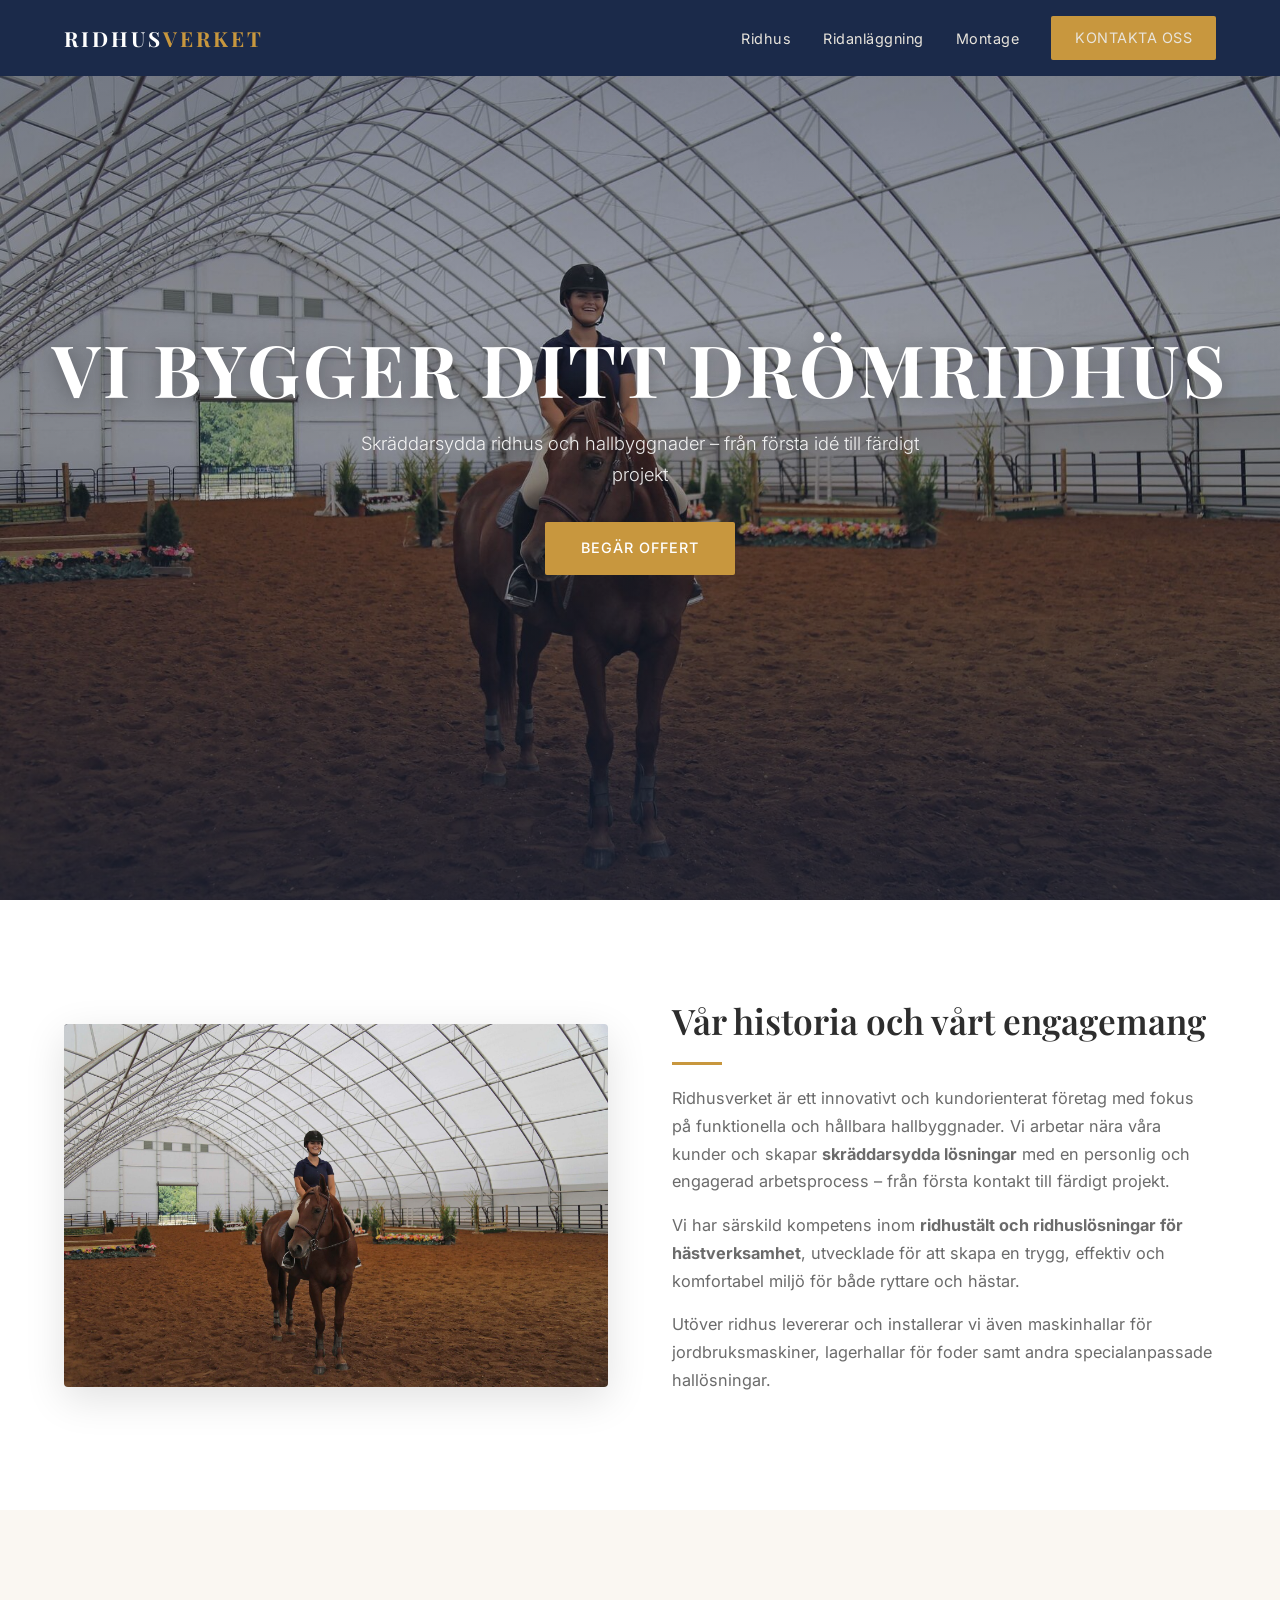
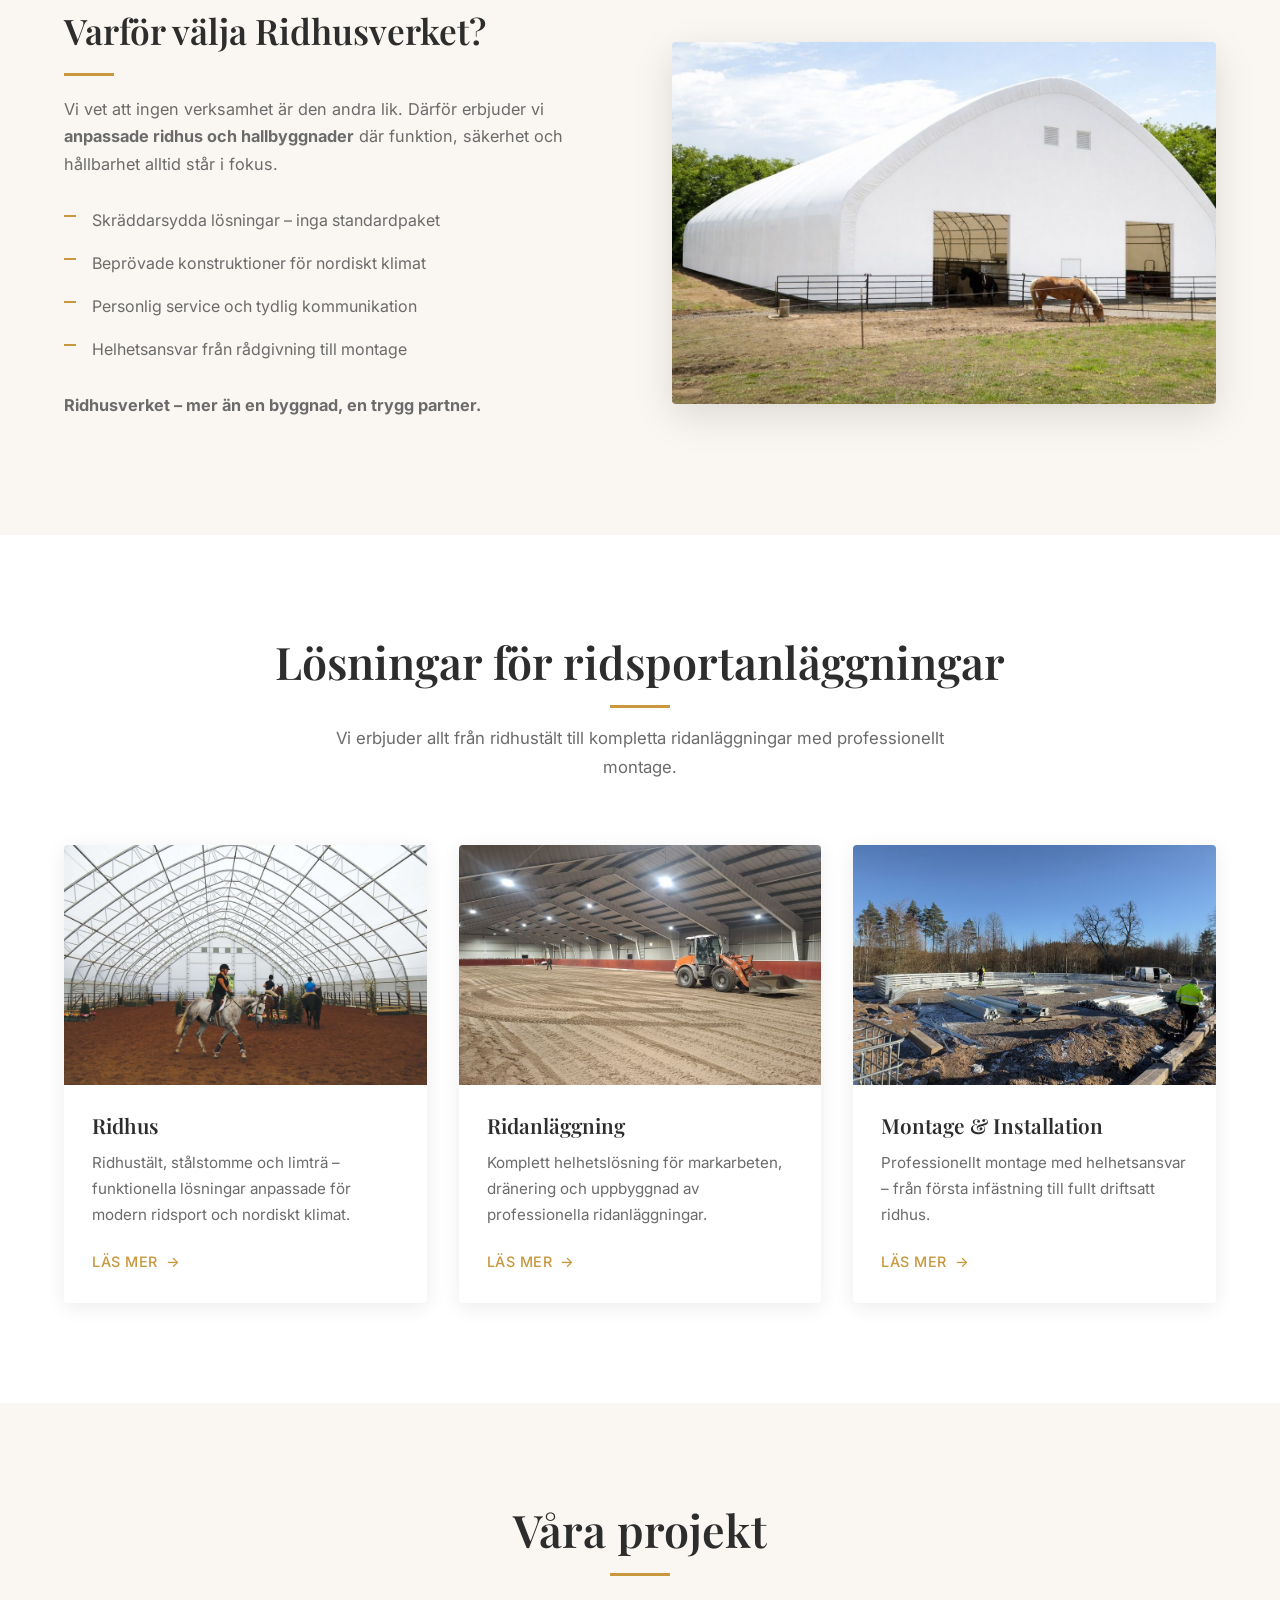
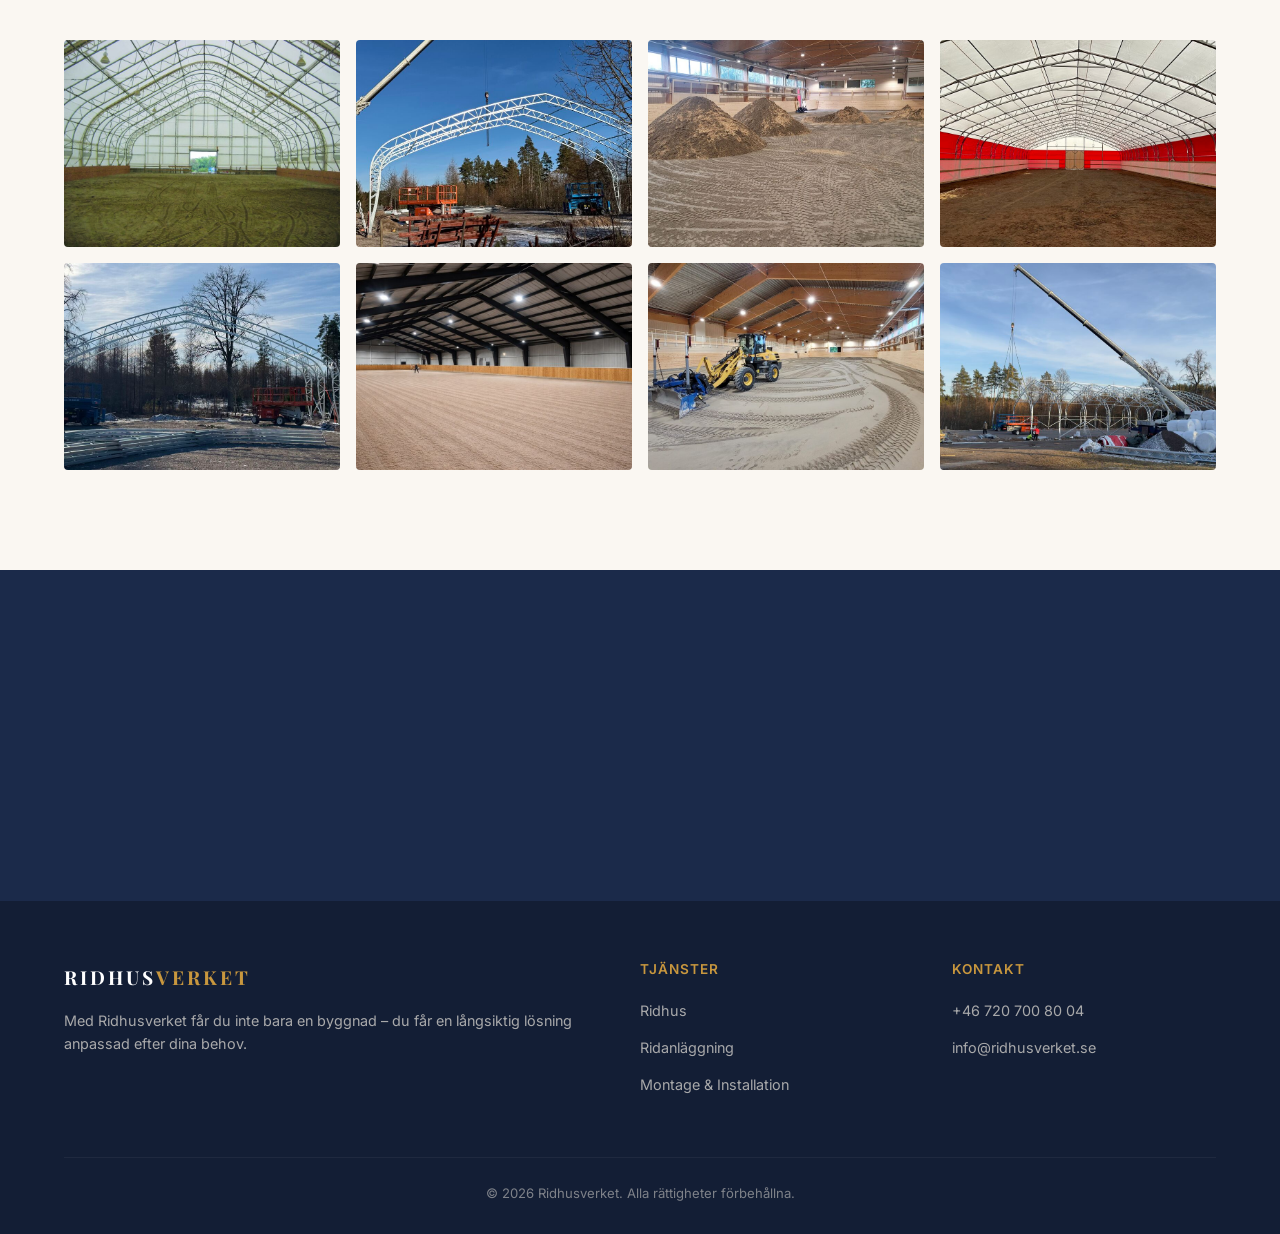
==== index.html @ f2dac8ba "Initial commit: Ridhusverket homepage" ====
<!DOCTYPE html>
<html lang="sv">
<head>
  <meta charset="UTF-8">
  <meta name="viewport" content="width=device-width, initial-scale=1.0">
  <title>Ridhusverket – Vi bygger ditt drömridhus</title>
  <meta name="description" content="Ridhusverket levererar skräddarsydda ridhus, ridanläggningar och hallbyggnader. Från första idé till färdigt projekt – tryggt, professionellt och effektivt.">
  <link rel="stylesheet" href="css/style.css">
  <link rel="icon" type="image/svg+xml" href="data:image/svg+xml,<svg xmlns='http://www.w3.org/2000/svg' viewBox='0 0 100 100'><text y='.9em' font-size='90'>🏗️</text></svg>">
</head>
<body>

  <!-- HEADER -->
  <header class="site-header">
    <nav class="nav-inner">
      <a href="index.html" class="logo">RIDHUS<span>VERKET</span></a>
      <ul class="nav-links">
        <li><a href="ridhus.html">Ridhus</a></li>
        <li><a href="ridanlaggning.html">Ridanläggning</a></li>
        <li><a href="montage.html">Montage</a></li>
        <li><a href="kontakt.html" class="btn btn-gold" style="padding:10px 24px;">Kontakta oss</a></li>
      </ul>
      <button class="menu-toggle" aria-label="Meny">
        <span></span><span></span><span></span>
      </button>
    </nav>
  </header>

  <!-- HERO -->
  <section class="hero">
    <div class="hero-media">
      <video autoplay muted loop playsinline poster="images/hero-main.jpg">
        <source src="images/hero-video.mp4" type="video/mp4">
      </video>
    </div>
    <div class="hero-overlay"></div>
    <div class="hero-content">
      <h1>VI BYGGER DITT DRÖMRIDHUS</h1>
      <p>Skräddarsydda ridhus och hallbyggnader – från första idé till färdigt projekt</p>
      <a href="kontakt.html" class="btn btn-gold">Begär offert</a>
    </div>
  </section>

  <!-- ABOUT -->
  <section class="section">
    <div class="container">
      <div class="split fade-in">
        <div class="split-image">
          <img src="images/hero-main.jpg" alt="Ridhusverket – vårt engagemang" loading="lazy">
        </div>
        <div class="split-text">
          <h2>Vår historia och vårt engagemang</h2>
          <div class="accent-line"></div>
          <p>Ridhusverket är ett innovativt och kundorienterat företag med fokus på funktionella och hållbara hallbyggnader. Vi arbetar nära våra kunder och skapar <strong>skräddarsydda lösningar</strong> med en personlig och engagerad arbetsprocess – från första kontakt till färdigt projekt.</p>
          <p>Vi har särskild kompetens inom <strong>ridhustält och ridhuslösningar för hästverksamhet</strong>, utvecklade för att skapa en trygg, effektiv och komfortabel miljö för både ryttare och hästar.</p>
          <p>Utöver ridhus levererar och installerar vi även maskinhallar för jordbruksmaskiner, lagerhallar för foder samt andra specialanpassade hallösningar.</p>
        </div>
      </div>
    </div>
  </section>

  <!-- WHY US -->
  <section class="section section-cream">
    <div class="container">
      <div class="split reverse fade-in">
        <div class="split-text">
          <h2>Varför välja Ridhusverket?</h2>
          <div class="accent-line"></div>
          <p>Vi vet att ingen verksamhet är den andra lik. Därför erbjuder vi <strong>anpassade ridhus och hallbyggnader</strong> där funktion, säkerhet och hållbarhet alltid står i fokus.</p>
          <ul>
            <li>Skräddarsydda lösningar – inga standardpaket</li>
            <li>Beprövade konstruktioner för nordiskt klimat</li>
            <li>Personlig service och tydlig kommunikation</li>
            <li>Helhetsansvar från rådgivning till montage</li>
          </ul>
          <p><strong>Ridhusverket – mer än en byggnad, en trygg partner.</strong></p>
        </div>
        <div class="split-image">
          <img src="images/about-why.jpg" alt="Varför välja Ridhusverket" loading="lazy">
        </div>
      </div>
    </div>
  </section>

  <!-- SERVICES -->
  <section class="section">
    <div class="container">
      <div class="section-header fade-in">
        <h2>Lösningar för ridsportanläggningar</h2>
        <div class="accent-line"></div>
        <p>Vi erbjuder allt från ridhustält till kompletta ridanläggningar med professionellt montage.</p>
      </div>
      <div class="services-grid">
        <a href="ridhus.html" class="service-card fade-in">
          <div class="service-card-image">
            <img src="images/ridhus-stal.jpg" alt="Ridhus" loading="lazy">
          </div>
          <div class="service-card-body">
            <h3>Ridhus</h3>
            <p>Ridhustält, stålstomme och limträ – funktionella lösningar anpassade för modern ridsport och nordiskt klimat.</p>
            <span class="card-link">Läs mer</span>
          </div>
        </a>
        <a href="ridanlaggning.html" class="service-card fade-in">
          <div class="service-card-image">
            <img src="images/rid-1.jpg" alt="Ridanläggning" loading="lazy">
          </div>
          <div class="service-card-body">
            <h3>Ridanläggning</h3>
            <p>Komplett helhetslösning för markarbeten, dränering och uppbyggnad av professionella ridanläggningar.</p>
            <span class="card-link">Läs mer</span>
          </div>
        </a>
        <a href="montage.html" class="service-card fade-in">
          <div class="service-card-image">
            <img src="images/montage-1.jpg" alt="Montage och installation" loading="lazy">
          </div>
          <div class="service-card-body">
            <h3>Montage & Installation</h3>
            <p>Professionellt montage med helhetsansvar – från första infästning till fullt driftsatt ridhus.</p>
            <span class="card-link">Läs mer</span>
          </div>
        </a>
      </div>
    </div>
  </section>

  <!-- GALLERY PREVIEW -->
  <section class="section section-cream">
    <div class="container">
      <div class="section-header fade-in">
        <h2>Våra projekt</h2>
        <div class="accent-line"></div>
      </div>
      <div class="gallery-grid cols-4 fade-in">
        <div class="gallery-item"><img src="images/ridhus-ext1.jpg" alt="Ridhus exteriör" loading="lazy"></div>
        <div class="gallery-item"><img src="images/montage-4.jpg" alt="Montage" loading="lazy"></div>
        <div class="gallery-item"><img src="images/rid-4.jpg" alt="Ridanläggning" loading="lazy"></div>
        <div class="gallery-item"><img src="images/ridhus-5.jpg" alt="Ridhus interiör" loading="lazy"></div>
        <div class="gallery-item"><img src="images/montage-6.jpg" alt="Installation" loading="lazy"></div>
        <div class="gallery-item"><img src="images/ridhus-int1.jpg" alt="Ridhus" loading="lazy"></div>
        <div class="gallery-item"><img src="images/rid-6.jpg" alt="Markarbete" loading="lazy"></div>
        <div class="gallery-item"><img src="images/montage-11.jpg" alt="Montage" loading="lazy"></div>
      </div>
    </div>
  </section>

  <!-- CTA -->
  <section class="cta-banner">
    <div class="container fade-in">
      <h2>Redo att bygga ditt drömridhus?</h2>
      <p>Kontakta oss idag för rådgivning och offert – vi hjälper dig hela vägen.</p>
      <a href="kontakt.html" class="btn btn-gold">Kontakta oss</a>
    </div>
  </section>

  <!-- FOOTER -->
  <footer class="site-footer">
    <div class="container">
      <div class="footer-grid">
        <div class="footer-brand">
          <span class="logo">RIDHUS<span>VERKET</span></span>
          <p>Med Ridhusverket får du inte bara en byggnad – du får en långsiktig lösning anpassad efter dina behov.</p>
        </div>
        <div class="footer-col">
          <h4>Tjänster</h4>
          <ul>
            <li><a href="ridhus.html">Ridhus</a></li>
            <li><a href="ridanlaggning.html">Ridanläggning</a></li>
            <li><a href="montage.html">Montage & Installation</a></li>
          </ul>
        </div>
        <div class="footer-col">
          <h4>Kontakt</h4>
          <ul>
            <li><a href="tel:+46720700804">+46 720 700 80 04</a></li>
            <li><a href="mailto:info@ridhusverket.se">info@ridhusverket.se</a></li>
          </ul>
        </div>
      </div>
      <div class="footer-bottom">
        &copy; 2026 Ridhusverket. Alla rättigheter förbehållna.
      </div>
    </div>
  </footer>

  <!-- Lightbox -->
  <div class="lightbox" id="lightbox"><img src="" alt=""></div>

  <script src="js/main.js"></script>
</body>
</html>
---- css/style.css ----
/* ===== RIDHUSVERKET - Global Styles ===== */
@import url('https://fonts.googleapis.com/css2?family=Playfair+Display:wght@400;600;700&family=Inter:wght@300;400;500;600&display=swap');

:root {
  --navy: #1B2A4A;
  --navy-dark: #131E35;
  --gold: #C8973E;
  --gold-light: #D4A94E;
  --cream: #F5F0E8;
  --cream-light: #FAF7F2;
  --white: #FFFFFF;
  --text: #2D2D2D;
  --text-light: #6B6B6B;
  --text-on-dark: #E8E4DC;
}

*, *::before, *::after { box-sizing: border-box; margin: 0; padding: 0; }

html { scroll-behavior: smooth; }

body {
  font-family: 'Inter', sans-serif;
  color: var(--text);
  line-height: 1.7;
  font-size: 16px;
  background: var(--white);
}

h1, h2, h3, h4 {
  font-family: 'Playfair Display', serif;
  line-height: 1.2;
  font-weight: 600;
}

img { max-width: 100%; height: auto; display: block; }
a { text-decoration: none; color: inherit; }

.container {
  max-width: 1200px;
  margin: 0 auto;
  padding: 0 24px;
}

/* ===== HEADER / NAV ===== */
.site-header {
  position: fixed;
  top: 0;
  left: 0;
  right: 0;
  z-index: 1000;
  background: var(--navy);
  transition: background 0.3s, box-shadow 0.3s;
}

.site-header.scrolled {
  background: var(--navy-dark);
  box-shadow: 0 2px 20px rgba(0,0,0,0.3);
}

.nav-inner {
  display: flex;
  align-items: center;
  justify-content: space-between;
  padding: 16px 24px;
  max-width: 1200px;
  margin: 0 auto;
}

.logo {
  font-family: 'Playfair Display', serif;
  font-size: 1.3rem;
  font-weight: 700;
  color: var(--white);
  letter-spacing: 3px;
  text-transform: uppercase;
}

.logo span { color: var(--gold); }

.nav-links {
  display: flex;
  list-style: none;
  gap: 32px;
  align-items: center;
}

.nav-links a {
  color: var(--text-on-dark);
  font-size: 0.9rem;
  font-weight: 400;
  letter-spacing: 0.5px;
  transition: color 0.3s;
  position: relative;
}

.nav-links a::after {
  content: '';
  position: absolute;
  bottom: -4px;
  left: 0;
  width: 0;
  height: 2px;
  background: var(--gold);
  transition: width 0.3s;
}

.nav-links a:hover { color: var(--gold); }
.nav-links a:hover::after, .nav-links a.active::after { width: 100%; }
.nav-links a.active { color: var(--gold); }

/* Mobile menu */
.menu-toggle {
  display: none;
  background: none;
  border: none;
  cursor: pointer;
  padding: 8px;
}

.menu-toggle span {
  display: block;
  width: 24px;
  height: 2px;
  background: var(--white);
  margin: 6px 0;
  transition: 0.3s;
}

/* ===== HERO ===== */
.hero {
  position: relative;
  height: 100vh;
  min-height: 600px;
  display: flex;
  align-items: center;
  justify-content: center;
  overflow: hidden;
}

.hero-media {
  position: absolute;
  top: 0; left: 0; right: 0; bottom: 0;
}

.hero-media video,
.hero-media img {
  width: 100%;
  height: 100%;
  object-fit: cover;
}

.hero-overlay {
  position: absolute;
  top: 0; left: 0; right: 0; bottom: 0;
  background: linear-gradient(
    to bottom,
    rgba(19,30,53,0.5) 0%,
    rgba(19,30,53,0.3) 50%,
    rgba(19,30,53,0.7) 100%
  );
}

.hero-content {
  position: relative;
  z-index: 2;
  text-align: center;
  color: var(--white);
  padding: 0 24px;
}

.hero-content h1 {
  font-size: clamp(2.5rem, 6vw, 4.5rem);
  font-weight: 700;
  letter-spacing: 3px;
  margin-bottom: 16px;
  text-shadow: 0 2px 20px rgba(0,0,0,0.3);
}

.hero-content p {
  font-size: 1.15rem;
  font-weight: 300;
  max-width: 600px;
  margin: 0 auto 32px;
  opacity: 0.9;
}

.btn {
  display: inline-block;
  padding: 14px 36px;
  border-radius: 2px;
  font-size: 0.9rem;
  font-weight: 500;
  letter-spacing: 1px;
  text-transform: uppercase;
  transition: all 0.3s;
  cursor: pointer;
  border: none;
}

.btn-gold {
  background: var(--gold);
  color: var(--white);
}
.btn-gold:hover { background: var(--gold-light); transform: translateY(-2px); }

.btn-outline {
  background: transparent;
  color: var(--white);
  border: 1px solid rgba(255,255,255,0.5);
}
.btn-outline:hover { border-color: var(--gold); color: var(--gold); }

.btn-navy {
  background: var(--navy);
  color: var(--white);
}
.btn-navy:hover { background: var(--navy-dark); transform: translateY(-2px); }

/* ===== PAGE HERO (sub-pages) ===== */
.page-hero {
  position: relative;
  height: 55vh;
  min-height: 400px;
  display: flex;
  align-items: center;
  justify-content: center;
  overflow: hidden;
}

.page-hero .hero-media img {
  width: 100%;
  height: 100%;
  object-fit: cover;
}

.page-hero .hero-overlay {
  background: linear-gradient(
    to bottom,
    rgba(19,30,53,0.4) 0%,
    rgba(19,30,53,0.6) 100%
  );
}

.page-hero .hero-content h1 {
  font-size: clamp(2rem, 5vw, 3.5rem);
}

/* ===== SECTIONS ===== */
.section {
  padding: 100px 0;
}

.section-cream { background: var(--cream-light); }
.section-navy { background: var(--navy); color: var(--white); }
.section-navy .text-light { color: var(--text-on-dark); }

.section-header {
  text-align: center;
  margin-bottom: 64px;
}

.section-header h2 {
  font-size: clamp(1.8rem, 3.5vw, 2.8rem);
  margin-bottom: 16px;
}

.section-header .accent-line {
  width: 60px;
  height: 3px;
  background: var(--gold);
  margin: 16px auto;
}

.section-header p {
  color: var(--text-light);
  max-width: 640px;
  margin: 0 auto;
  font-size: 1.05rem;
}

.section-navy .section-header p { color: var(--text-on-dark); }

/* ===== TWO-COLUMN LAYOUT ===== */
.split {
  display: grid;
  grid-template-columns: 1fr 1fr;
  gap: 64px;
  align-items: center;
}

.split-image {
  border-radius: 4px;
  overflow: hidden;
  box-shadow: 0 12px 40px rgba(0,0,0,0.12);
}

.split-image img {
  width: 100%;
  height: 100%;
  object-fit: cover;
  min-height: 350px;
}

.split-text h2 {
  font-size: clamp(1.6rem, 3vw, 2.2rem);
  margin-bottom: 20px;
}

.split-text .accent-line {
  width: 50px;
  height: 3px;
  background: var(--gold);
  margin-bottom: 20px;
}

.split-text p {
  color: var(--text-light);
  margin-bottom: 16px;
  font-size: 1.02rem;
}

.split-text ul {
  list-style: none;
  margin: 20px 0;
}

.split-text ul li {
  padding: 8px 0 8px 28px;
  position: relative;
  color: var(--text-light);
}

.split-text ul li::before {
  content: '';
  position: absolute;
  left: 0;
  top: 16px;
  width: 12px;
  height: 2px;
  background: var(--gold);
}

/* ===== SERVICE CARDS ===== */
.services-grid {
  display: grid;
  grid-template-columns: repeat(3, 1fr);
  gap: 32px;
}

.service-card {
  background: var(--white);
  border-radius: 4px;
  overflow: hidden;
  box-shadow: 0 4px 20px rgba(0,0,0,0.08);
  transition: transform 0.3s, box-shadow 0.3s;
}

.service-card:hover {
  transform: translateY(-6px);
  box-shadow: 0 12px 40px rgba(0,0,0,0.15);
}

.service-card-image {
  height: 240px;
  overflow: hidden;
}

.service-card-image img {
  width: 100%;
  height: 100%;
  object-fit: cover;
  transition: transform 0.5s;
}

.service-card:hover .service-card-image img { transform: scale(1.05); }

.service-card-body {
  padding: 28px;
}

.service-card-body h3 {
  font-size: 1.3rem;
  margin-bottom: 12px;
}

.service-card-body p {
  color: var(--text-light);
  font-size: 0.95rem;
  margin-bottom: 20px;
}

.card-link {
  display: inline-flex;
  align-items: center;
  gap: 8px;
  color: var(--gold);
  font-weight: 500;
  font-size: 0.9rem;
  text-transform: uppercase;
  letter-spacing: 0.5px;
}

.card-link::after {
  content: '→';
  transition: transform 0.3s;
}

.card-link:hover::after { transform: translateX(4px); }

/* ===== IMAGE GALLERY / GRID ===== */
.gallery-grid {
  display: grid;
  grid-template-columns: repeat(3, 1fr);
  gap: 16px;
}

.gallery-grid.cols-4 {
  grid-template-columns: repeat(4, 1fr);
}

.gallery-item {
  border-radius: 4px;
  overflow: hidden;
  aspect-ratio: 4/3;
  cursor: pointer;
}

.gallery-item img {
  width: 100%;
  height: 100%;
  object-fit: cover;
  transition: transform 0.5s;
}

.gallery-item:hover img { transform: scale(1.08); }

/* ===== CTA BANNER ===== */
.cta-banner {
  text-align: center;
  padding: 80px 24px;
  background: var(--navy);
  color: var(--white);
}

.cta-banner h2 {
  font-size: clamp(1.6rem, 3vw, 2.4rem);
  margin-bottom: 12px;
}

.cta-banner p {
  color: var(--text-on-dark);
  margin-bottom: 32px;
  font-size: 1.05rem;
}

/* ===== FEATURES ICONS ROW ===== */
.features-row {
  display: grid;
  grid-template-columns: repeat(4, 1fr);
  gap: 40px;
  text-align: center;
}

.feature-item svg {
  width: 48px;
  height: 48px;
  margin: 0 auto 16px;
  color: var(--gold);
}

.feature-item h4 {
  font-family: 'Inter', sans-serif;
  font-size: 1rem;
  font-weight: 600;
  margin-bottom: 8px;
}

.feature-item p {
  font-size: 0.9rem;
  color: var(--text-light);
}

/* ===== PRODUCT SECTIONS (Ridhus page) ===== */
.product-section {
  padding: 80px 0;
}

.product-section:nth-child(even) { background: var(--cream-light); }

.product-header {
  margin-bottom: 40px;
}

.product-header h2 {
  font-size: clamp(1.5rem, 3vw, 2.2rem);
  margin-bottom: 12px;
}

.product-header .accent-line {
  width: 50px;
  height: 3px;
  background: var(--gold);
  margin-bottom: 16px;
}

/* ===== PROCESS STEPS ===== */
.process-steps {
  display: grid;
  grid-template-columns: repeat(3, 1fr);
  gap: 40px;
  counter-reset: step;
}

.process-step {
  position: relative;
  padding: 32px;
  background: var(--white);
  border-radius: 4px;
  box-shadow: 0 4px 20px rgba(0,0,0,0.06);
}

.process-step::before {
  counter-increment: step;
  content: counter(step, decimal-leading-zero);
  font-family: 'Playfair Display', serif;
  font-size: 2.5rem;
  font-weight: 700;
  color: var(--gold);
  opacity: 0.3;
  display: block;
  margin-bottom: 12px;
}

.process-step h4 {
  font-family: 'Inter', sans-serif;
  font-size: 1.05rem;
  font-weight: 600;
  margin-bottom: 8px;
}

.process-step p {
  font-size: 0.92rem;
  color: var(--text-light);
}

/* ===== CONTACT FORM ===== */
.contact-grid {
  display: grid;
  grid-template-columns: 1fr 1fr;
  gap: 64px;
}

.contact-info h3 {
  font-size: 1.4rem;
  margin-bottom: 20px;
}

.contact-info p {
  color: var(--text-light);
  margin-bottom: 24px;
}

.contact-detail {
  display: flex;
  align-items: center;
  gap: 16px;
  margin-bottom: 20px;
}

.contact-detail svg {
  width: 24px;
  height: 24px;
  color: var(--gold);
  flex-shrink: 0;
}

.contact-detail a {
  color: var(--text);
  font-weight: 500;
}

.contact-detail a:hover { color: var(--gold); }

.contact-form label {
  display: block;
  font-size: 0.85rem;
  font-weight: 500;
  margin-bottom: 6px;
  letter-spacing: 0.5px;
  text-transform: uppercase;
  color: var(--text-light);
}

.contact-form input,
.contact-form textarea,
.contact-form select {
  width: 100%;
  padding: 12px 16px;
  border: 1px solid #DDD;
  border-radius: 2px;
  font-family: 'Inter', sans-serif;
  font-size: 0.95rem;
  margin-bottom: 20px;
  transition: border-color 0.3s;
  background: var(--white);
}

.contact-form input:focus,
.contact-form textarea:focus,
.contact-form select:focus {
  outline: none;
  border-color: var(--gold);
}

.contact-form textarea { resize: vertical; min-height: 120px; }

/* ===== FOOTER ===== */
.site-footer {
  background: var(--navy-dark);
  color: var(--text-on-dark);
  padding: 60px 0 30px;
}

.footer-grid {
  display: grid;
  grid-template-columns: 2fr 1fr 1fr;
  gap: 48px;
  margin-bottom: 48px;
}

.footer-brand .logo { font-size: 1.2rem; margin-bottom: 16px; display: block; }

.footer-brand p {
  font-size: 0.9rem;
  opacity: 0.7;
  line-height: 1.6;
}

.footer-col h4 {
  font-family: 'Inter', sans-serif;
  font-size: 0.85rem;
  font-weight: 600;
  text-transform: uppercase;
  letter-spacing: 1px;
  color: var(--gold);
  margin-bottom: 20px;
}

.footer-col ul { list-style: none; }

.footer-col ul li { margin-bottom: 10px; }

.footer-col ul li a {
  font-size: 0.9rem;
  opacity: 0.7;
  transition: opacity 0.3s, color 0.3s;
}

.footer-col ul li a:hover { opacity: 1; color: var(--gold); }

.footer-bottom {
  border-top: 1px solid rgba(255,255,255,0.1);
  padding-top: 24px;
  text-align: center;
  font-size: 0.82rem;
  opacity: 0.5;
}

/* ===== LIGHTBOX ===== */
.lightbox {
  display: none;
  position: fixed;
  top: 0; left: 0; right: 0; bottom: 0;
  background: rgba(0,0,0,0.9);
  z-index: 9999;
  align-items: center;
  justify-content: center;
  cursor: pointer;
}

.lightbox.active { display: flex; }

.lightbox img {
  max-width: 90vw;
  max-height: 90vh;
  object-fit: contain;
  border-radius: 4px;
}

/* ===== RESPONSIVE ===== */
@media (max-width: 960px) {
  .split { grid-template-columns: 1fr; gap: 40px; }
  .split.reverse .split-image { order: -1; }
  .services-grid { grid-template-columns: 1fr 1fr; }
  .features-row { grid-template-columns: repeat(2, 1fr); gap: 32px; }
  .process-steps { grid-template-columns: 1fr 1fr; }
  .contact-grid { grid-template-columns: 1fr; }
  .footer-grid { grid-template-columns: 1fr 1fr; }
  .gallery-grid { grid-template-columns: repeat(2, 1fr); }
  .gallery-grid.cols-4 { grid-template-columns: repeat(2, 1fr); }
}

@media (max-width: 640px) {
  .nav-links { display: none; }
  .nav-links.open {
    display: flex;
    flex-direction: column;
    position: absolute;
    top: 100%;
    left: 0; right: 0;
    background: var(--navy-dark);
    padding: 24px;
    gap: 20px;
  }
  .menu-toggle { display: block; }
  .services-grid { grid-template-columns: 1fr; }
  .features-row { grid-template-columns: 1fr; }
  .process-steps { grid-template-columns: 1fr; }
  .footer-grid { grid-template-columns: 1fr; gap: 32px; }
  .hero { min-height: 500px; }
  .section { padding: 64px 0; }
  .gallery-grid { grid-template-columns: 1fr 1fr; }
}
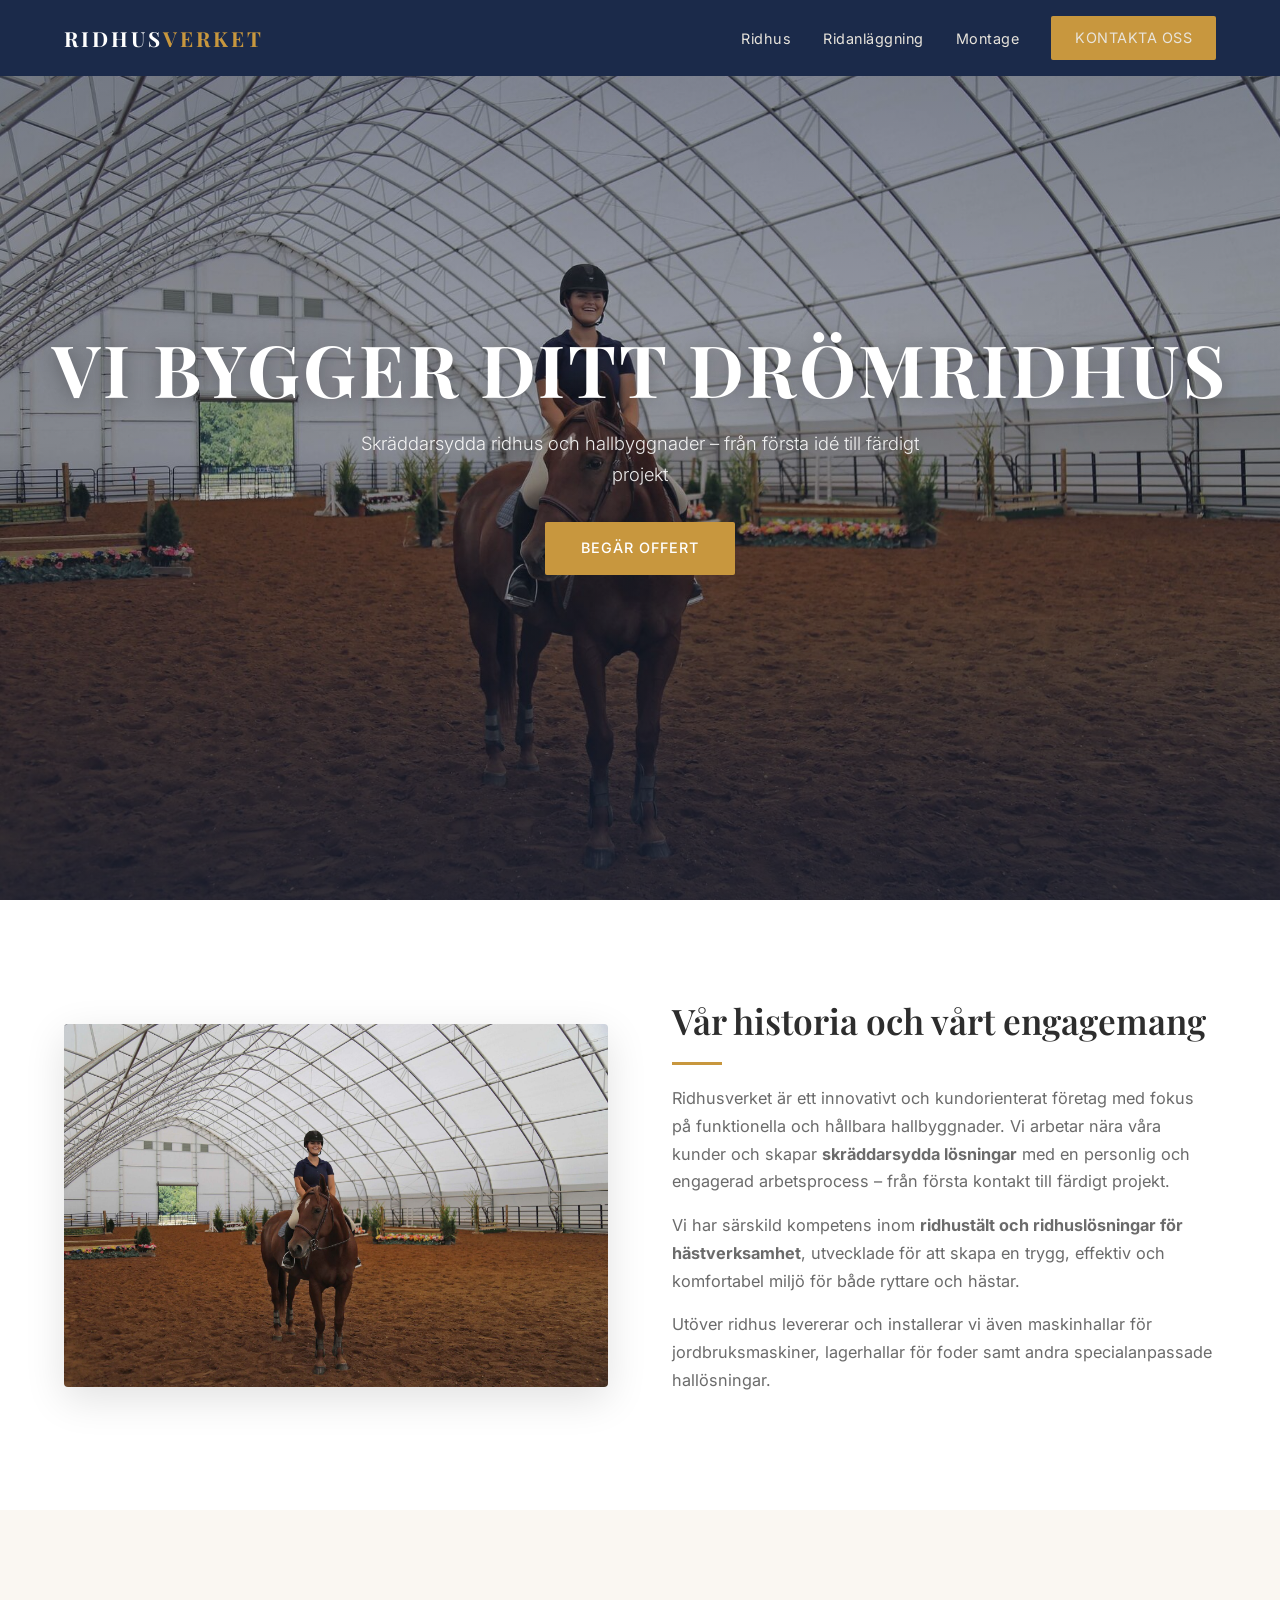
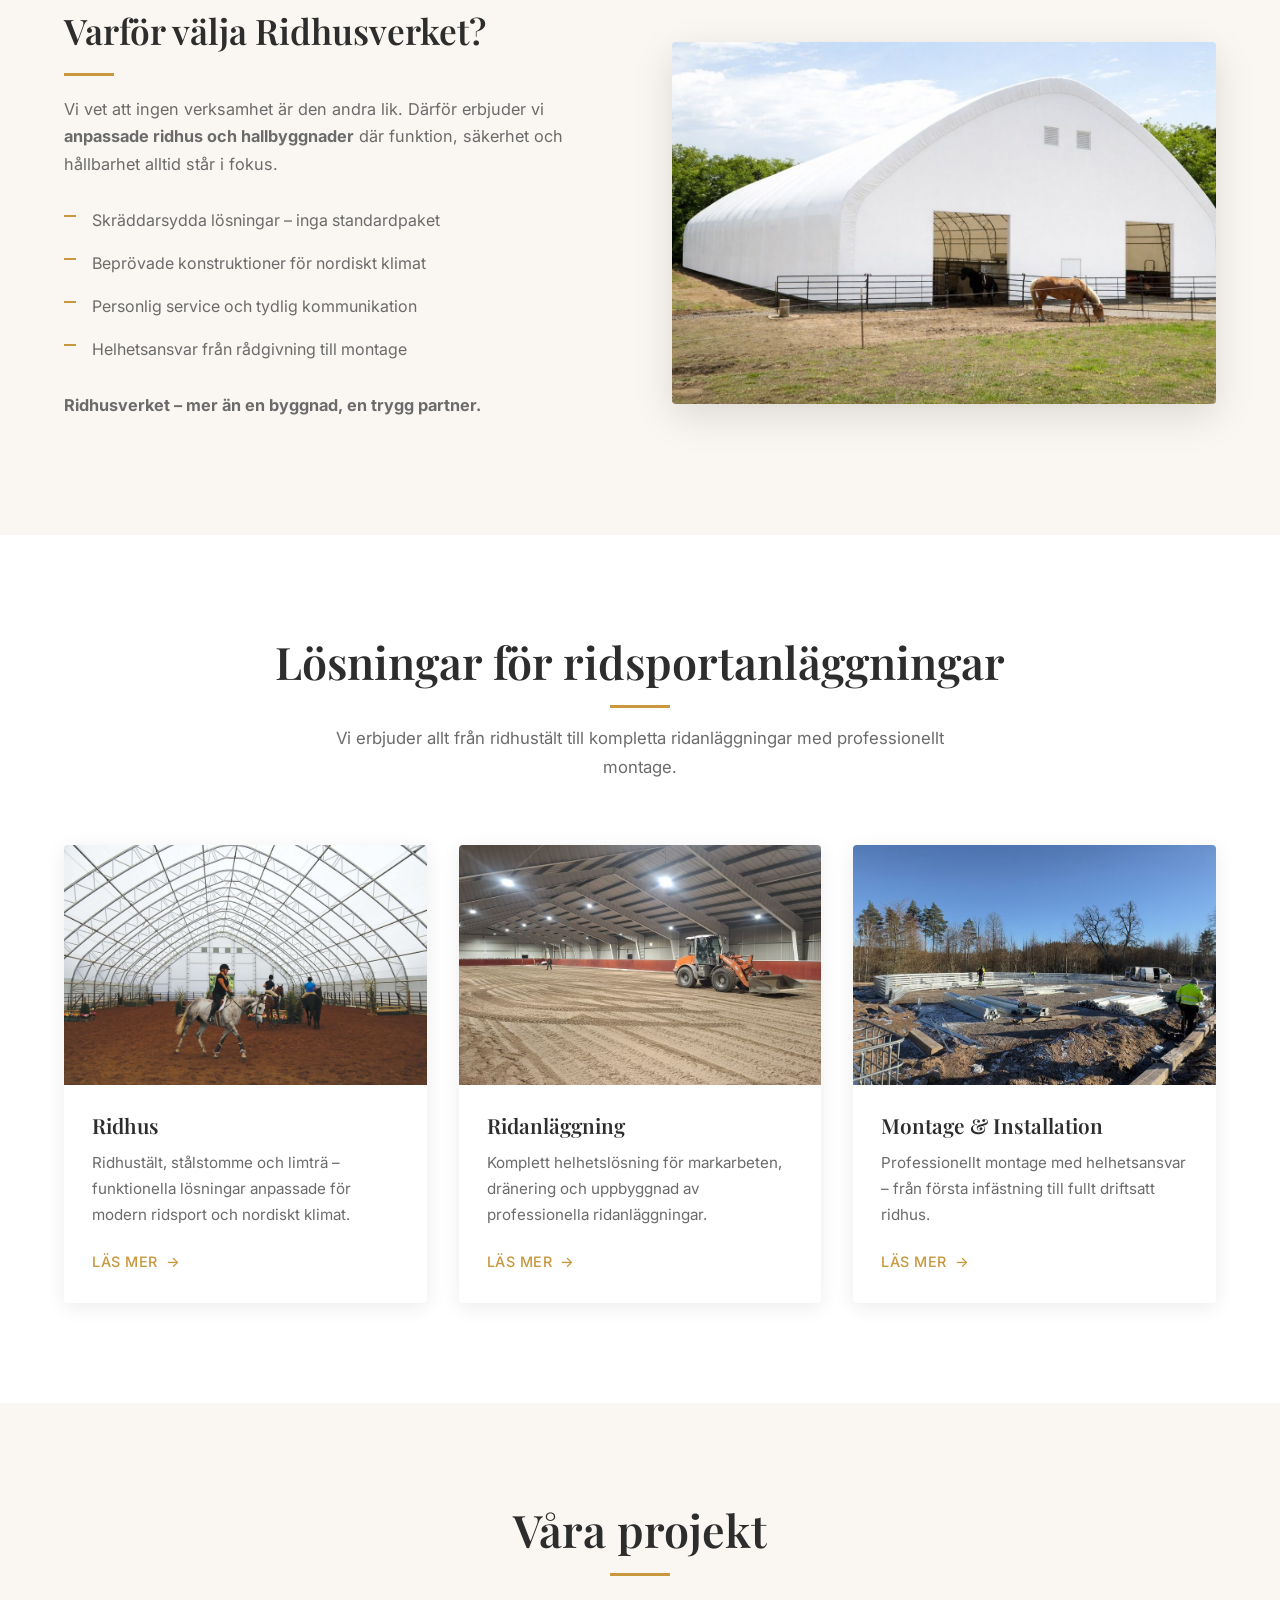
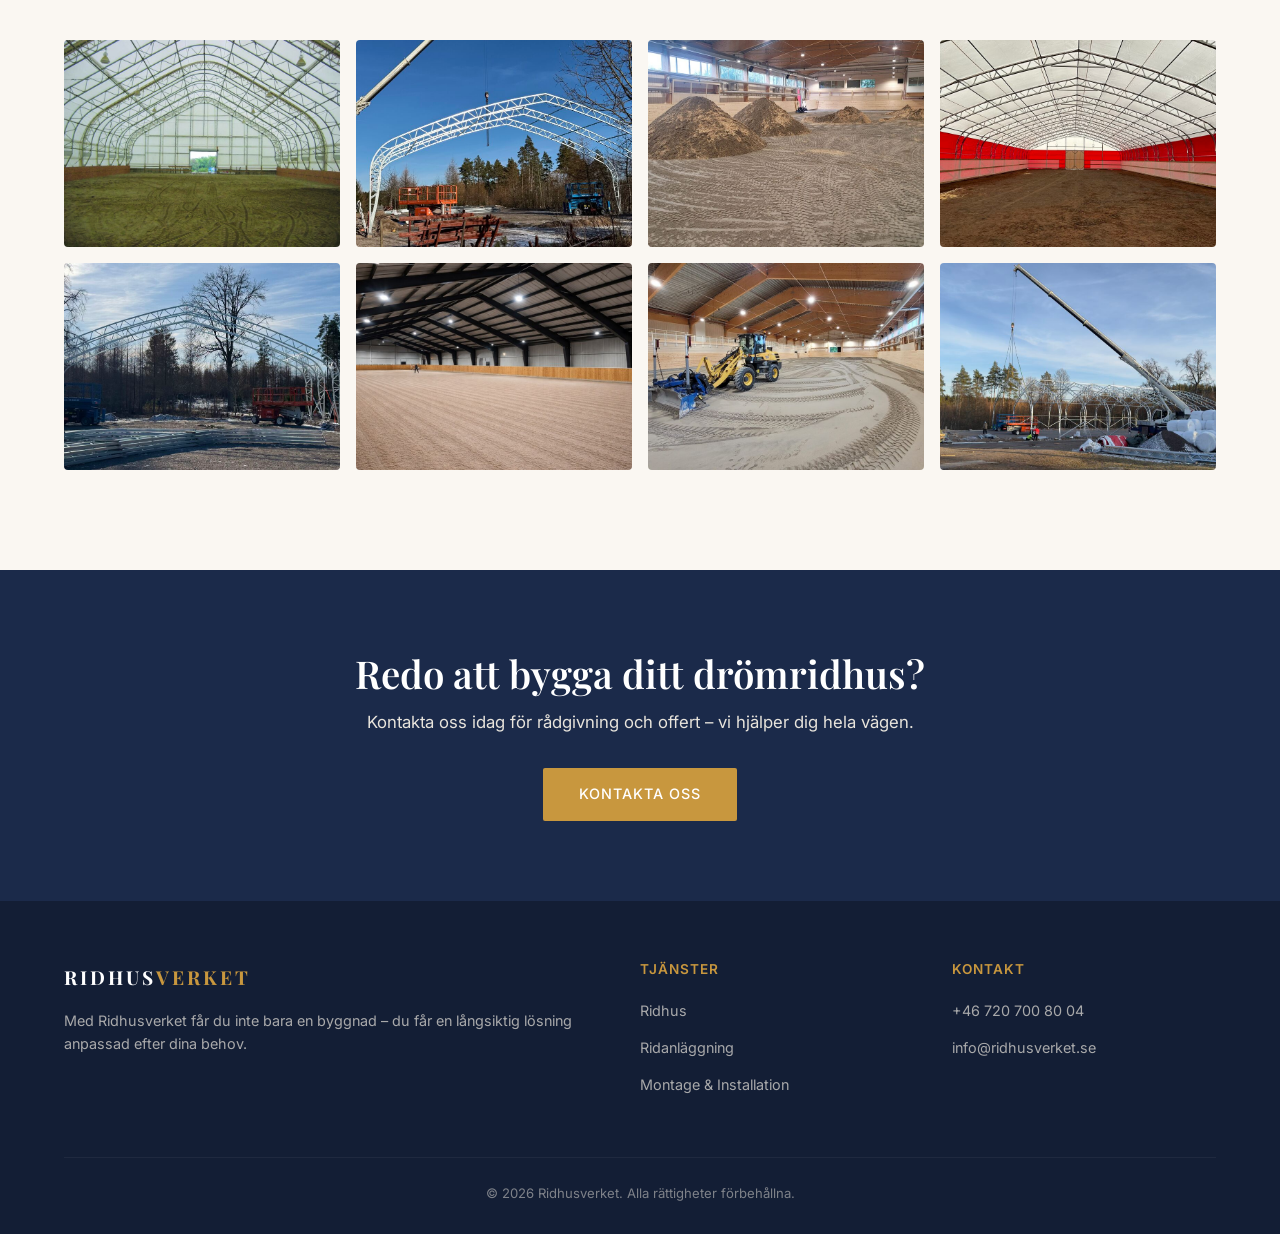
==== commit 4f11cc6b: "Updates" ====
--- a/index.html
+++ b/index.html
@@ -27,7 +27,7 @@
   </header>
 
   <!-- HERO -->
-  <section class="hero">
+  <section class="hero" data-cms="hero">
     <div class="hero-media">
       <video autoplay muted loop playsinline poster="images/hero-main.jpg">
         <source src="images/hero-video.mp4" type="video/mp4">
@@ -35,8 +35,8 @@
     </div>
     <div class="hero-overlay"></div>
     <div class="hero-content">
-      <h1>VI BYGGER DITT DRÖMRIDHUS</h1>
-      <p>Skräddarsydda ridhus och hallbyggnader – från första idé till färdigt projekt</p>
+      <h1 data-cms-heading>VI BYGGER DITT DRÖMRIDHUS</h1>
+      <p data-cms-subheading>Skräddarsydda ridhus och hallbyggnader – från första idé till färdigt projekt</p>
       <a href="kontakt.html" class="btn btn-gold">Begär offert</a>
     </div>
   </section>
@@ -187,6 +187,8 @@
   <!-- Lightbox -->
   <div class="lightbox" id="lightbox"><img src="" alt=""></div>
 
+  <script src="js/cms.js"></script>
   <script src="js/main.js"></script>
+  <script>CMS.render('index');</script>
 </body>
 </html>
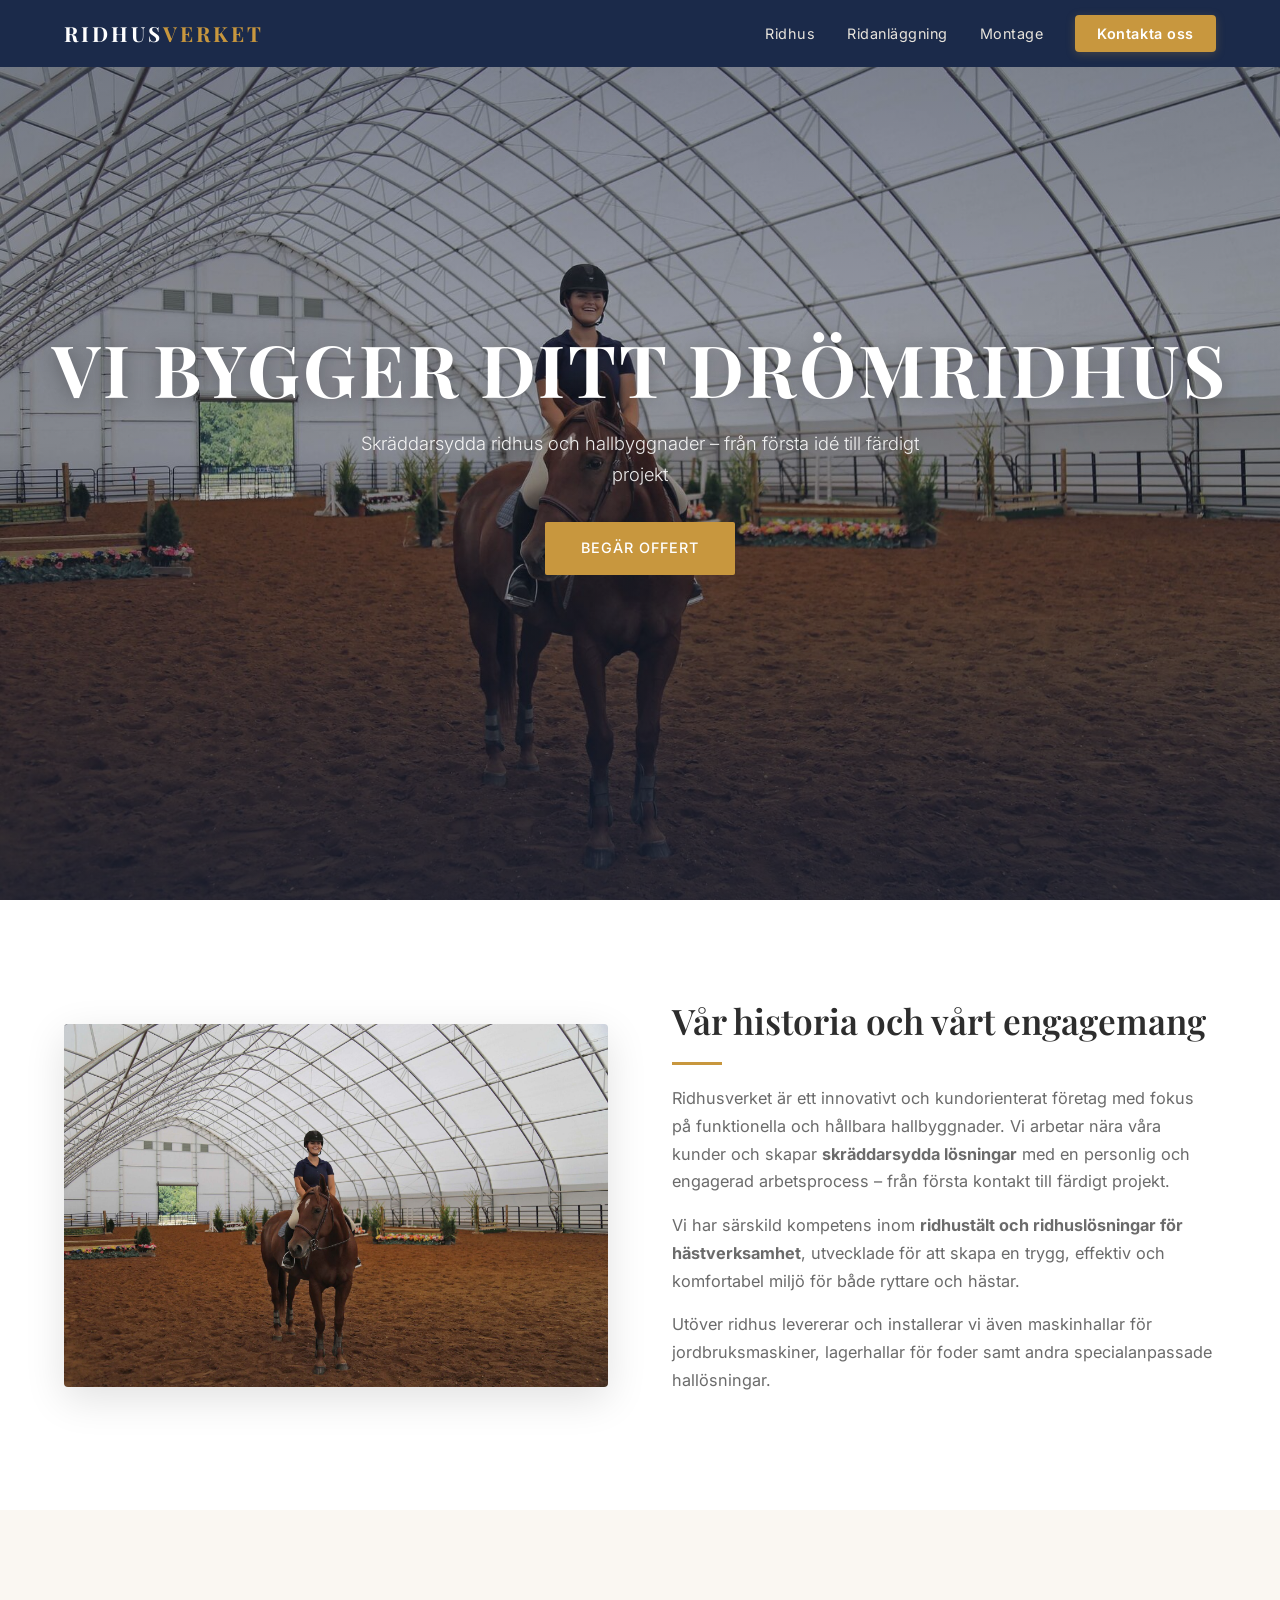
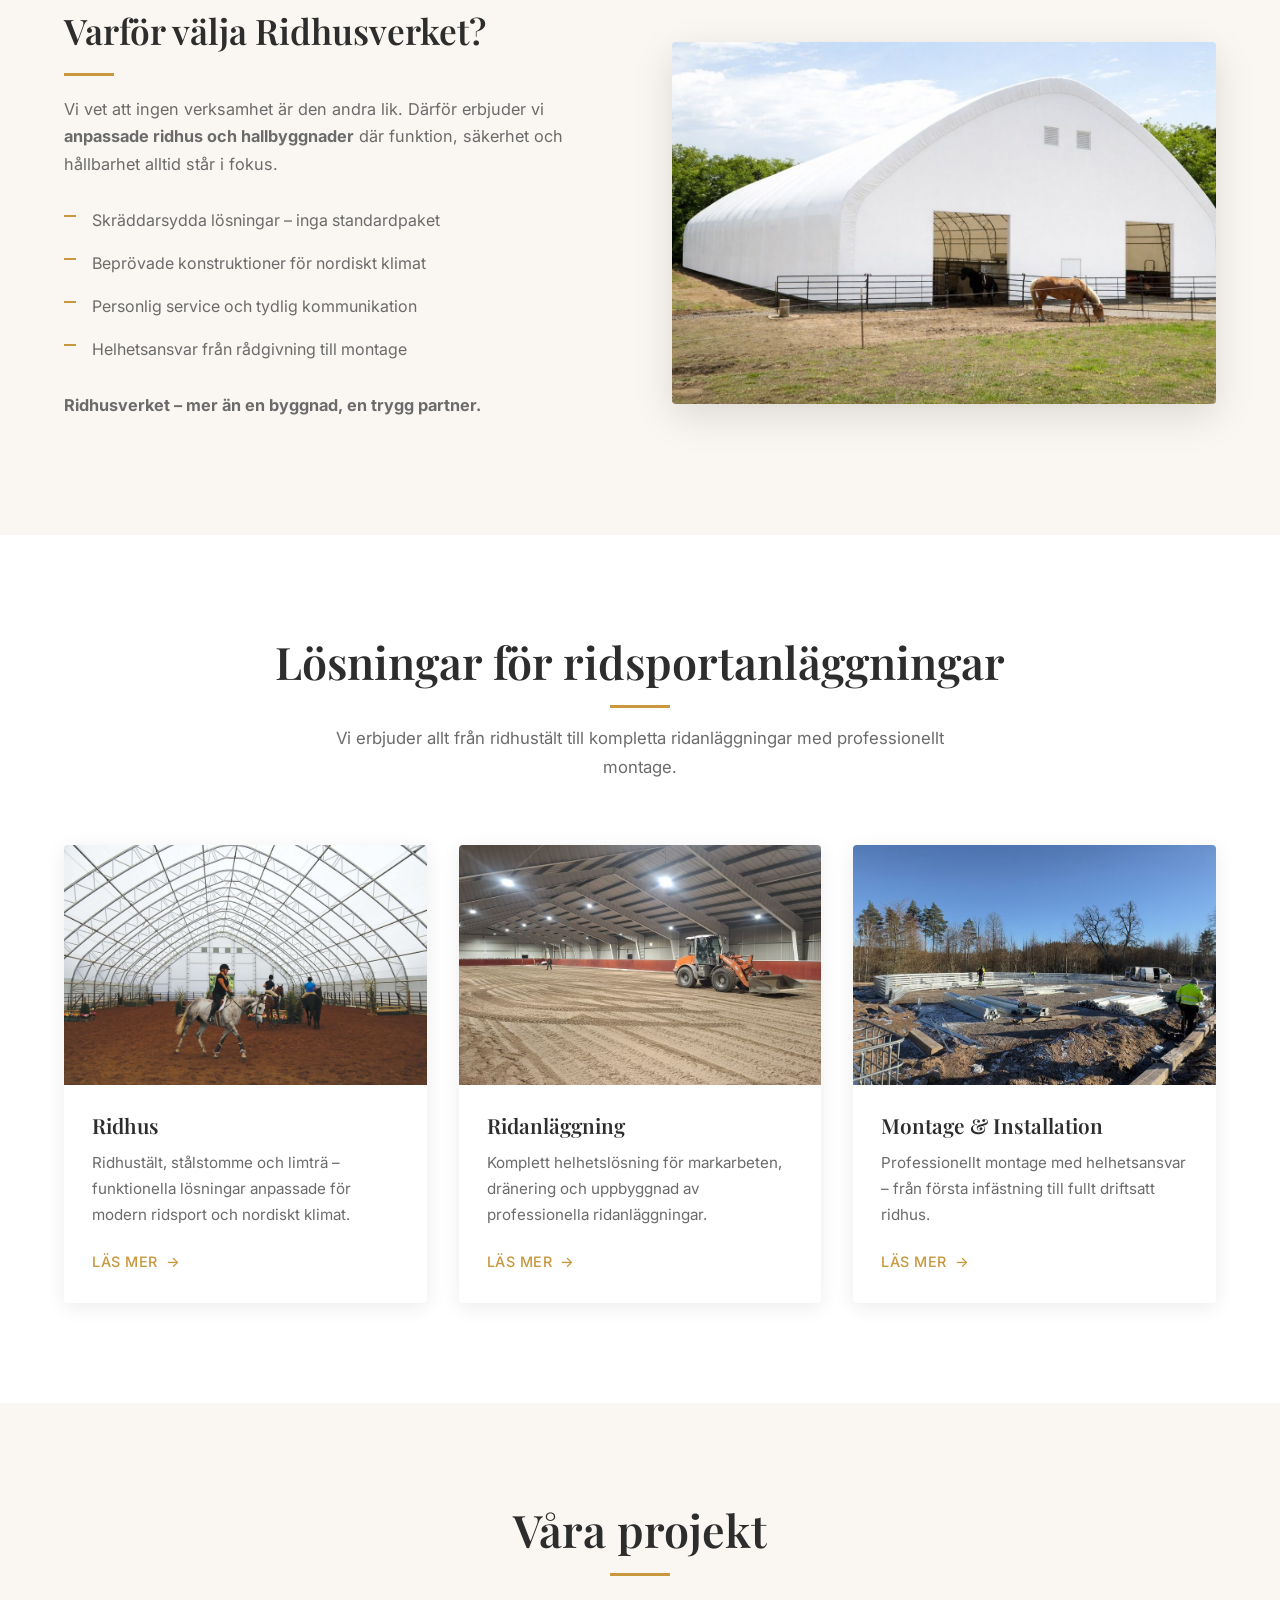
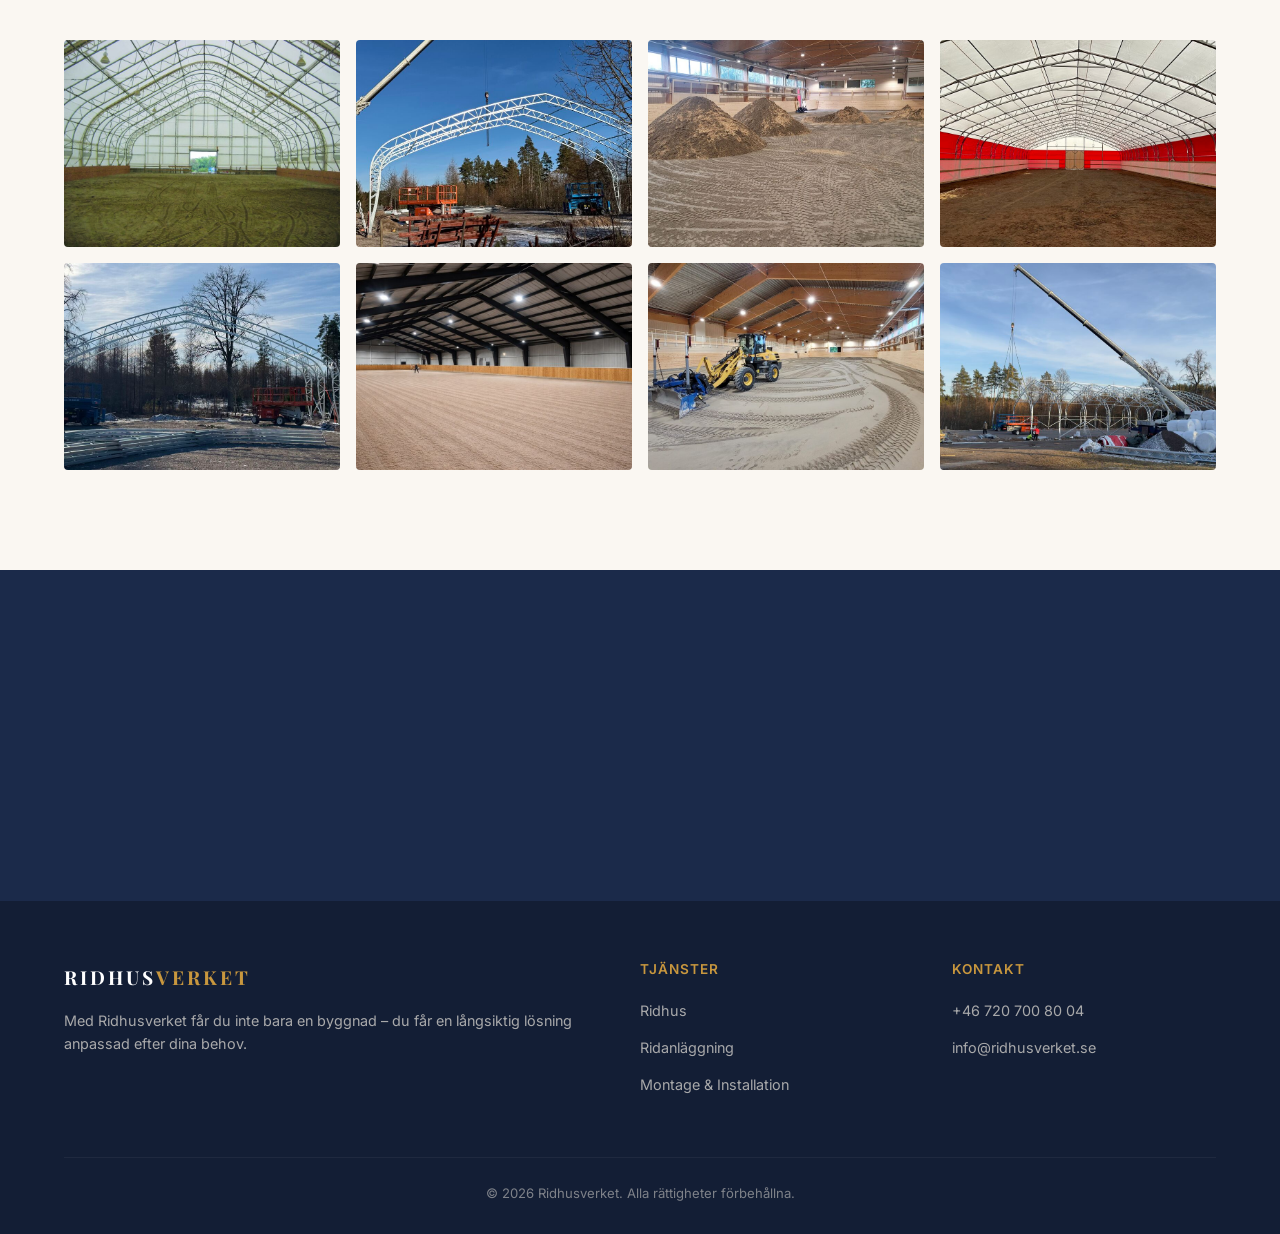
==== commit 2941eb46: "Fix: lightbox click handler + improved header CTA styling" ====
--- a/index.html
+++ b/index.html
@@ -18,7 +18,7 @@
         <li><a href="ridhus.html">Ridhus</a></li>
         <li><a href="ridanlaggning.html">Ridanläggning</a></li>
         <li><a href="montage.html">Montage</a></li>
-        <li><a href="kontakt.html" class="btn btn-gold" style="padding:10px 24px;">Kontakta oss</a></li>
+        <li><a href="kontakt.html" class="nav-cta">Kontakta oss</a></li>
       </ul>
       <button class="menu-toggle" aria-label="Meny">
         <span></span><span></span><span></span>
@@ -29,7 +29,7 @@
   <!-- HERO -->
   <section class="hero" data-cms="hero">
     <div class="hero-media">
-      <video autoplay muted loop playsinline poster="images/hero-main.jpg">
+      <video autoplay muted loop playsinline poster="images/hero-main.jpg" data-cms-image>
         <source src="images/hero-video.mp4" type="video/mp4">
       </video>
     </div>
@@ -42,14 +42,14 @@
   </section>
 
   <!-- ABOUT -->
-  <section class="section">
+  <section class="section" data-cms="about">
     <div class="container">
       <div class="split fade-in">
         <div class="split-image">
-          <img src="images/hero-main.jpg" alt="Ridhusverket – vårt engagemang" loading="lazy">
+          <img src="images/hero-main.jpg" alt="Ridhusverket – vårt engagemang" loading="lazy" data-cms-image>
         </div>
         <div class="split-text">
-          <h2>Vår historia och vårt engagemang</h2>
+          <h2 data-cms-heading>Vår historia och vårt engagemang</h2>
           <div class="accent-line"></div>
           <p>Ridhusverket är ett innovativt och kundorienterat företag med fokus på funktionella och hållbara hallbyggnader. Vi arbetar nära våra kunder och skapar <strong>skräddarsydda lösningar</strong> med en personlig och engagerad arbetsprocess – från första kontakt till färdigt projekt.</p>
           <p>Vi har särskild kompetens inom <strong>ridhustält och ridhuslösningar för hästverksamhet</strong>, utvecklade för att skapa en trygg, effektiv och komfortabel miljö för både ryttare och hästar.</p>
@@ -60,11 +60,11 @@
   </section>
 
   <!-- WHY US -->
-  <section class="section section-cream">
+  <section class="section section-cream" data-cms="why_us">
     <div class="container">
       <div class="split reverse fade-in">
         <div class="split-text">
-          <h2>Varför välja Ridhusverket?</h2>
+          <h2 data-cms-heading>Varför välja Ridhusverket?</h2>
           <div class="accent-line"></div>
           <p>Vi vet att ingen verksamhet är den andra lik. Därför erbjuder vi <strong>anpassade ridhus och hallbyggnader</strong> där funktion, säkerhet och hållbarhet alltid står i fokus.</p>
           <ul>
@@ -76,7 +76,7 @@
           <p><strong>Ridhusverket – mer än en byggnad, en trygg partner.</strong></p>
         </div>
         <div class="split-image">
-          <img src="images/about-why.jpg" alt="Varför välja Ridhusverket" loading="lazy">
+          <img src="images/about-why.jpg" alt="Varför välja Ridhusverket" loading="lazy" data-cms-image>
         </div>
       </div>
     </div>
@@ -132,7 +132,7 @@
         <h2>Våra projekt</h2>
         <div class="accent-line"></div>
       </div>
-      <div class="gallery-grid cols-4 fade-in">
+      <div class="gallery-grid cols-4 fade-in" data-cms-gallery>
         <div class="gallery-item"><img src="images/ridhus-ext1.jpg" alt="Ridhus exteriör" loading="lazy"></div>
         <div class="gallery-item"><img src="images/montage-4.jpg" alt="Montage" loading="lazy"></div>
         <div class="gallery-item"><img src="images/rid-4.jpg" alt="Ridanläggning" loading="lazy"></div>
--- a/css/style.css
+++ b/css/style.css
@@ -107,6 +107,25 @@
 .nav-links a:hover { color: var(--gold); }
 .nav-links a:hover::after, .nav-links a.active::after { width: 100%; }
 .nav-links a.active { color: var(--gold); }
+
+/* Header CTA button — overrides nav-links a defaults */
+.nav-links a.nav-cta {
+  background: var(--gold);
+  color: var(--white);
+  padding: 10px 22px;
+  border-radius: 4px;
+  font-weight: 600;
+  letter-spacing: 0.04em;
+  transition: background 0.25s ease, transform 0.25s ease, box-shadow 0.25s ease;
+  box-shadow: 0 2px 10px rgba(200, 151, 62, 0.25);
+}
+.nav-links a.nav-cta::after { display: none; }
+.nav-links a.nav-cta:hover {
+  background: var(--gold-light);
+  color: var(--white);
+  transform: translateY(-1px);
+  box-shadow: 0 4px 14px rgba(200, 151, 62, 0.4);
+}
 
 /* Mobile menu */
 .menu-toggle {
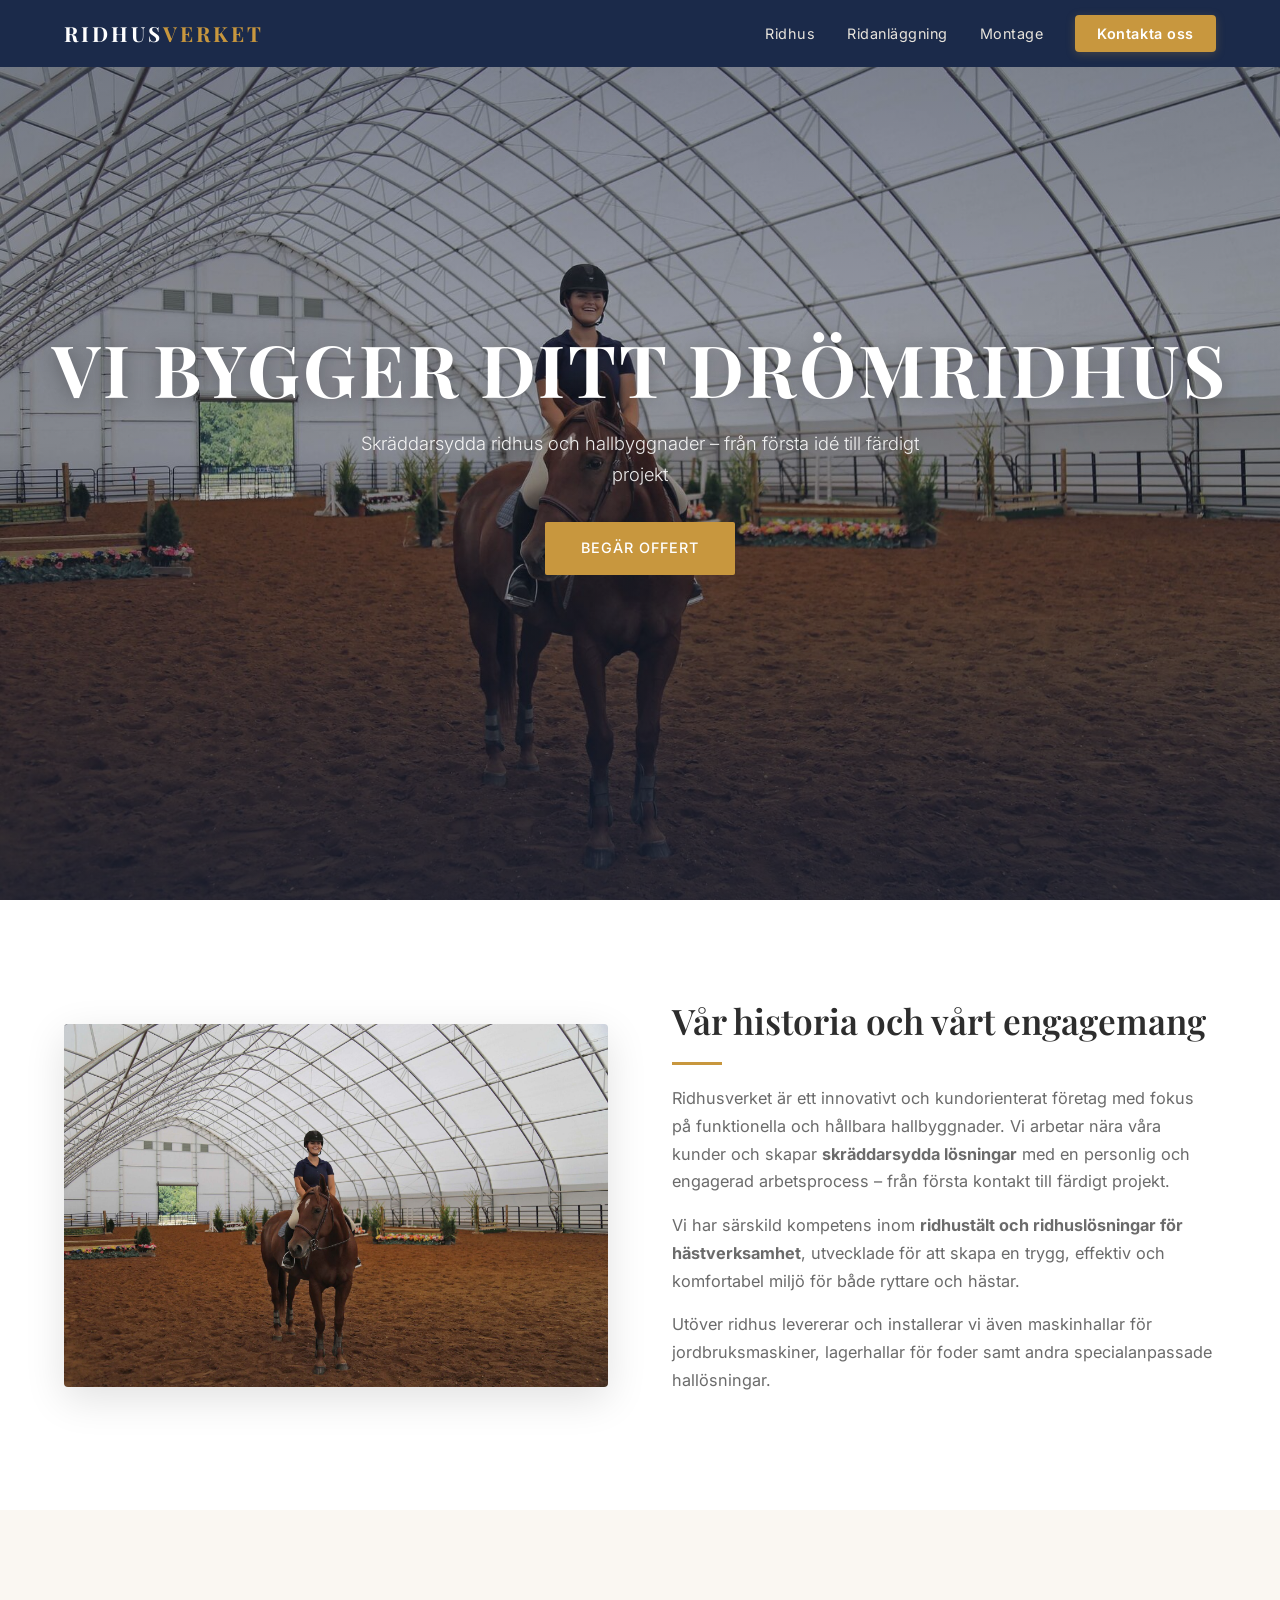
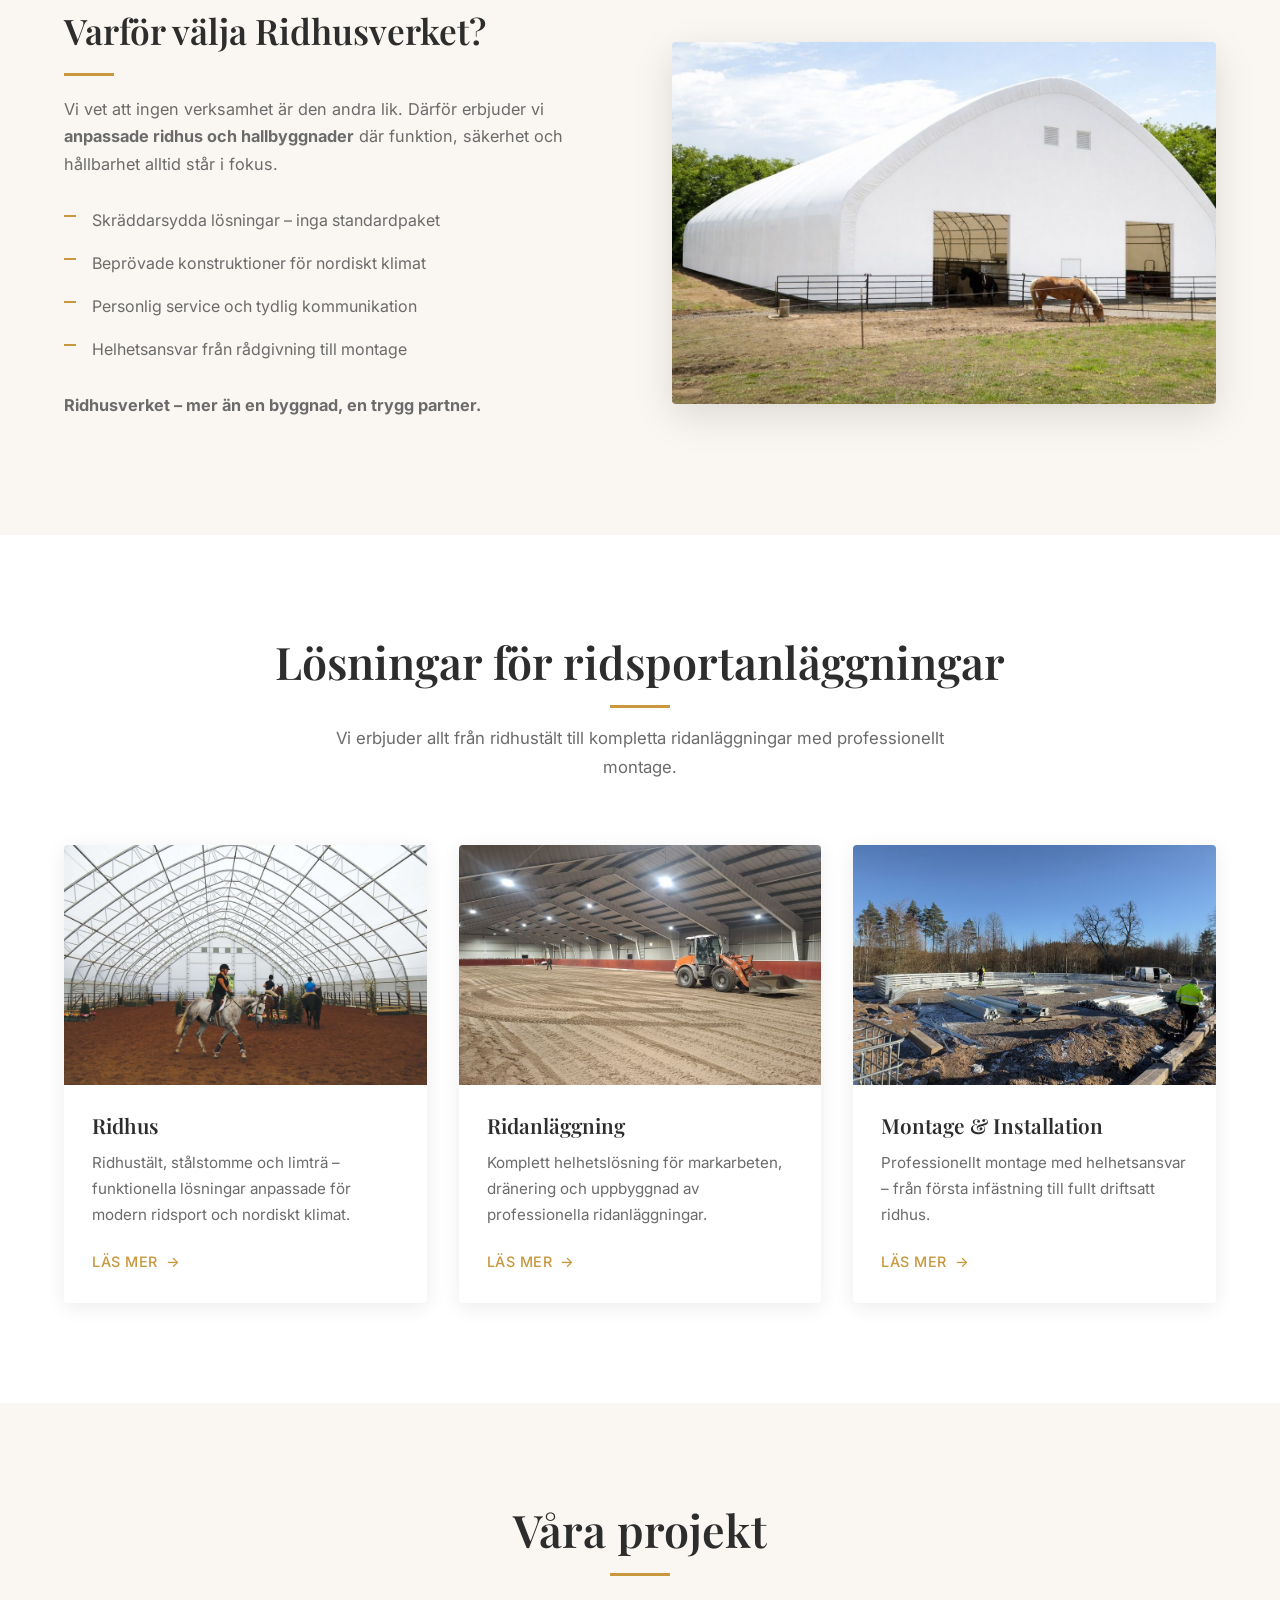
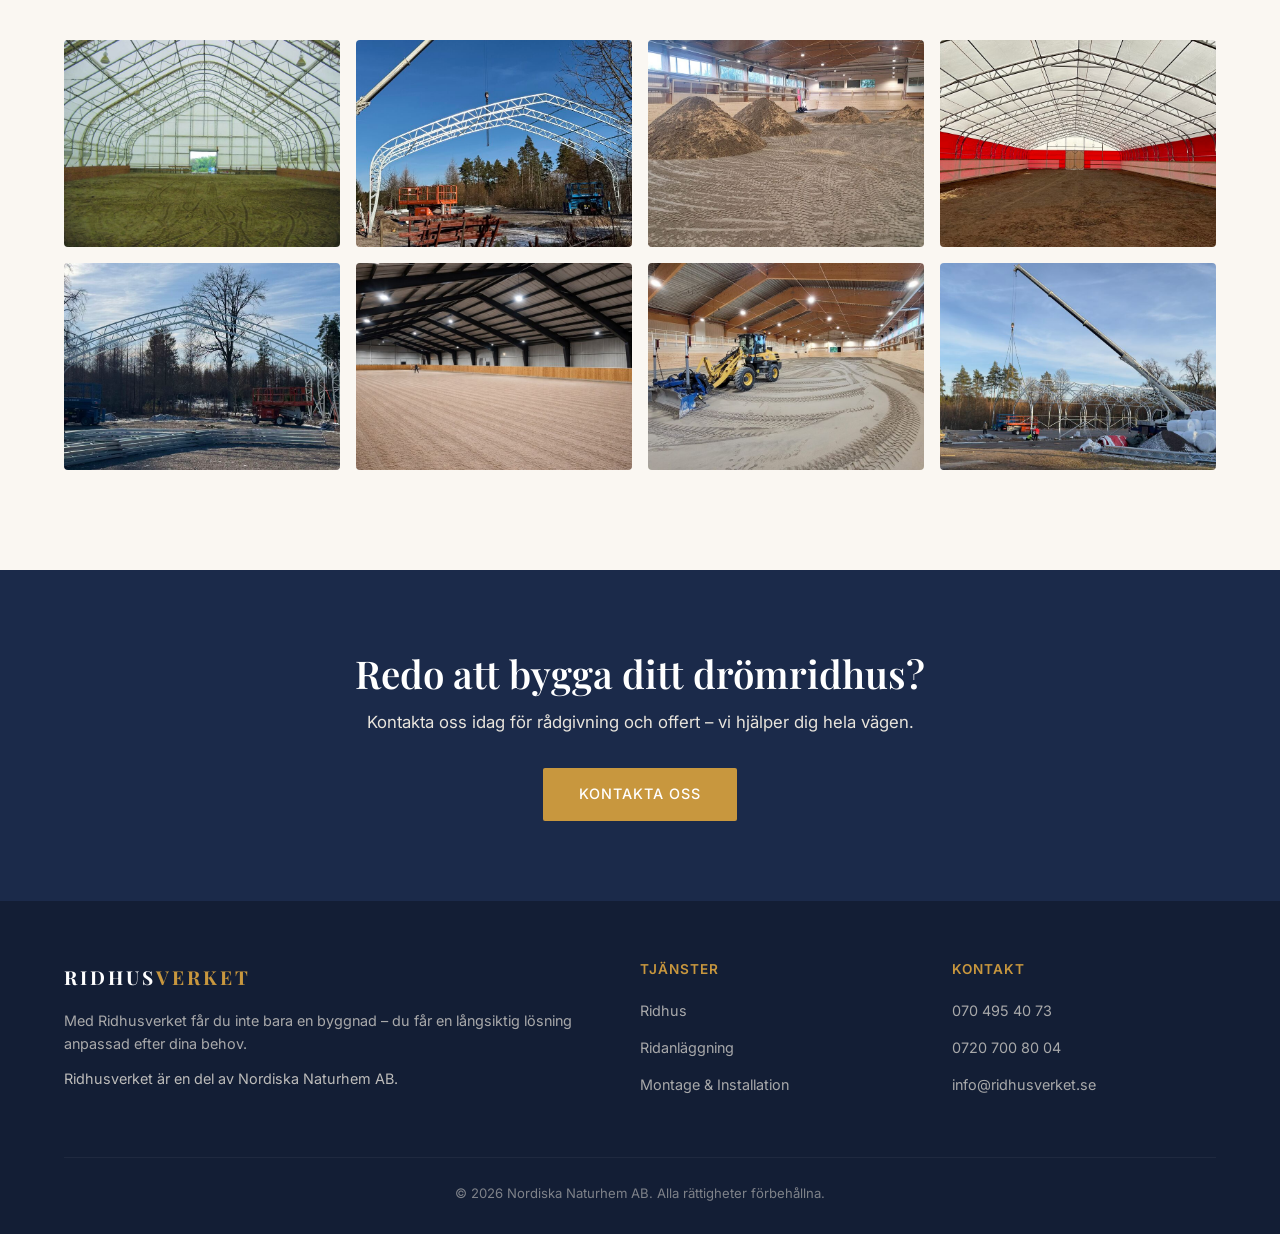
==== commit fdbd4956: "GTM" ====
--- a/index.html
+++ b/index.html
@@ -7,8 +7,20 @@
   <meta name="description" content="Ridhusverket levererar skräddarsydda ridhus, ridanläggningar och hallbyggnader. Från första idé till färdigt projekt – tryggt, professionellt och effektivt.">
   <link rel="stylesheet" href="css/style.css">
   <link rel="icon" type="image/svg+xml" href="data:image/svg+xml,<svg xmlns='http://www.w3.org/2000/svg' viewBox='0 0 100 100'><text y='.9em' font-size='90'>🏗️</text></svg>">
+
+  <!-- Google Tag Manager -->
+  <script>(function(w,d,s,l,i){w[l]=w[l]||[];w[l].push({'gtm.start':
+  new Date().getTime(),event:'gtm.js'});var f=d.getElementsByTagName(s)[0],
+  j=d.createElement(s),dl=l!='dataLayer'?'&l='+l:'';j.async=true;j.src=
+  'https://www.googletagmanager.com/gtm.js?id='+i+dl;f.parentNode.insertBefore(j,f);
+  })(window,document,'script','dataLayer','GTM-W4R2RRFM');</script>
+  <!-- End Google Tag Manager -->
 </head>
 <body>
+  <!-- Google Tag Manager (noscript) -->
+  <noscript><iframe src="https://www.googletagmanager.com/ns.html?id=GTM-W4R2RRFM"
+  height="0" width="0" style="display:none;visibility:hidden"></iframe></noscript>
+  <!-- End Google Tag Manager (noscript) -->
 
   <!-- HEADER -->
   <header class="site-header">
@@ -161,6 +173,7 @@
         <div class="footer-brand">
           <span class="logo">RIDHUS<span>VERKET</span></span>
           <p>Med Ridhusverket får du inte bara en byggnad – du får en långsiktig lösning anpassad efter dina behov.</p>
+          <p style="margin-top:12px; font-size:0.9rem; opacity:0.8;">Ridhusverket är en del av Nordiska Naturhem AB.</p>
         </div>
         <div class="footer-col">
           <h4>Tjänster</h4>
@@ -173,13 +186,14 @@
         <div class="footer-col">
           <h4>Kontakt</h4>
           <ul>
-            <li><a href="tel:+46720700804">+46 720 700 80 04</a></li>
+            <li><a href="tel:+46704954073">070 495 40 73</a></li>
+            <li><a href="tel:+46720700804">0720 700 80 04</a></li>
             <li><a href="mailto:info@ridhusverket.se">info@ridhusverket.se</a></li>
           </ul>
         </div>
       </div>
       <div class="footer-bottom">
-        &copy; 2026 Ridhusverket. Alla rättigheter förbehållna.
+        &copy; 2026 Nordiska Naturhem AB. Alla rättigheter förbehållna.
       </div>
     </div>
   </footer>
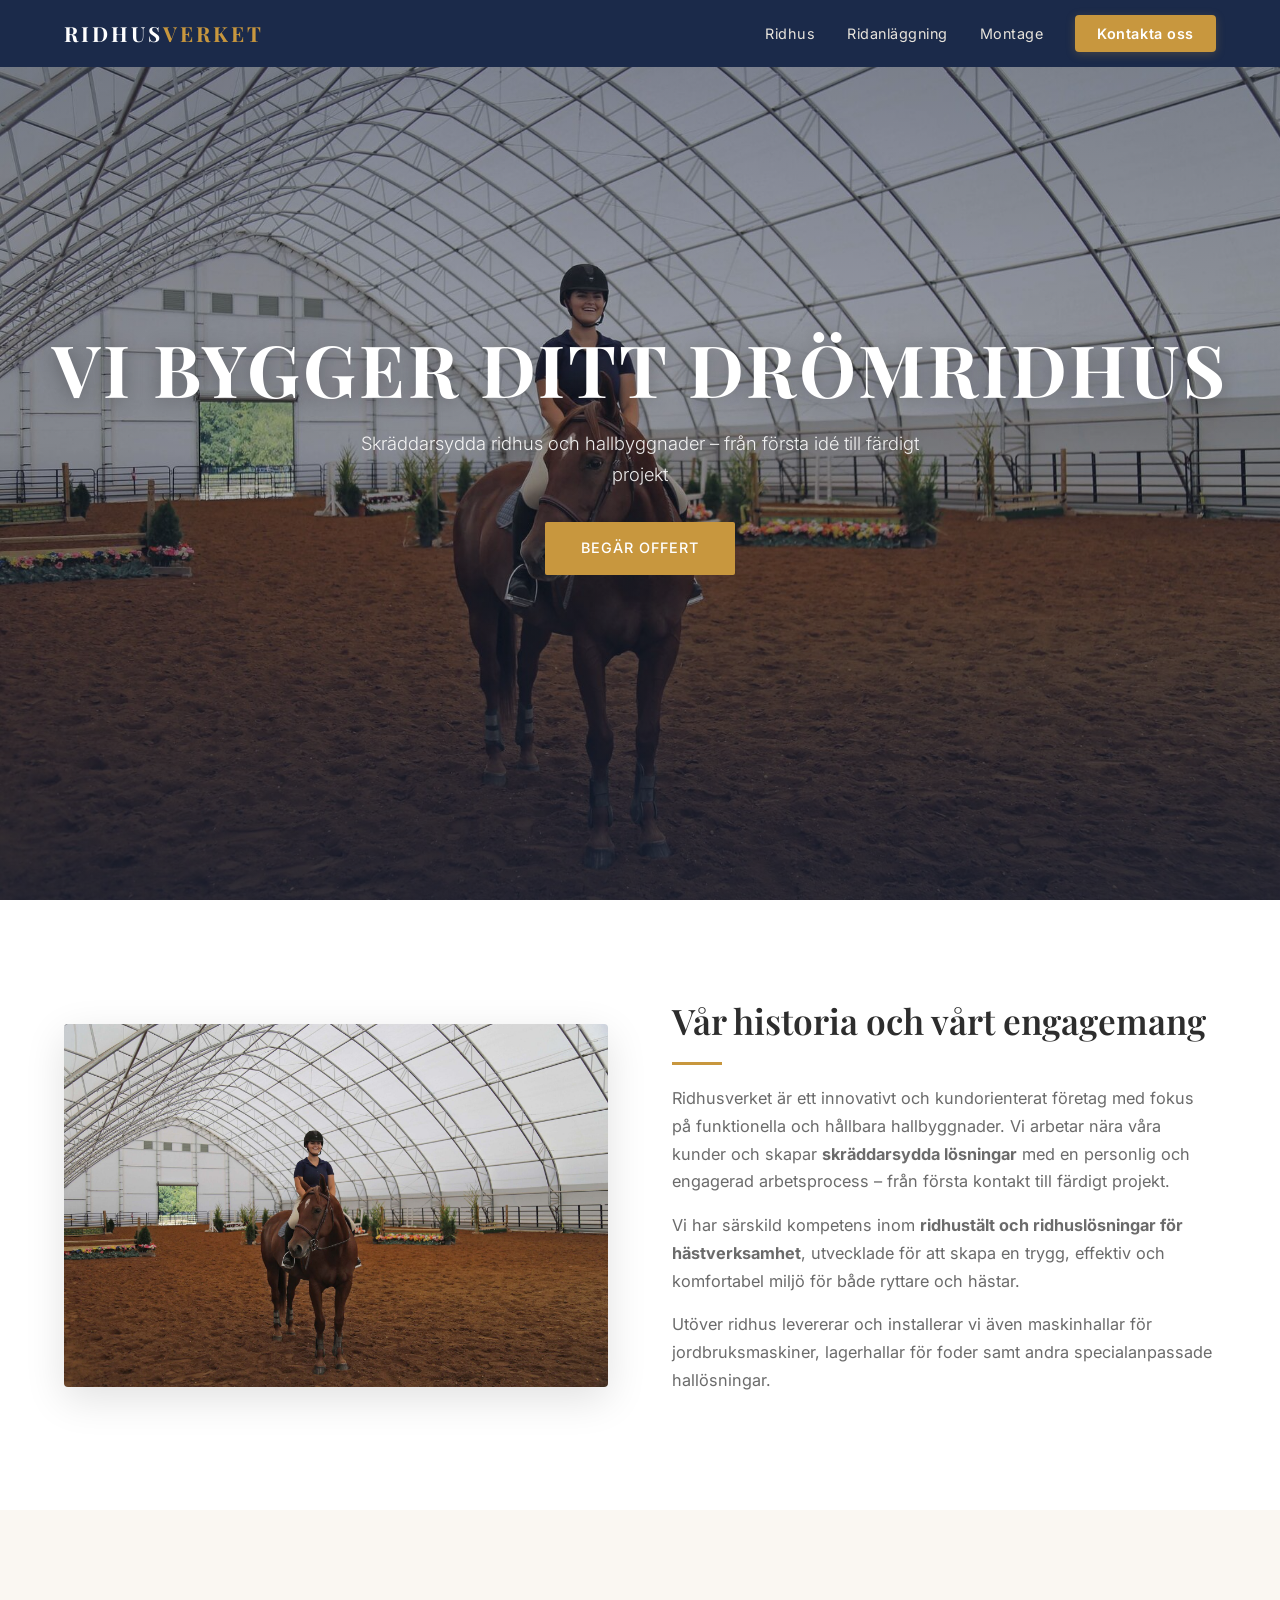
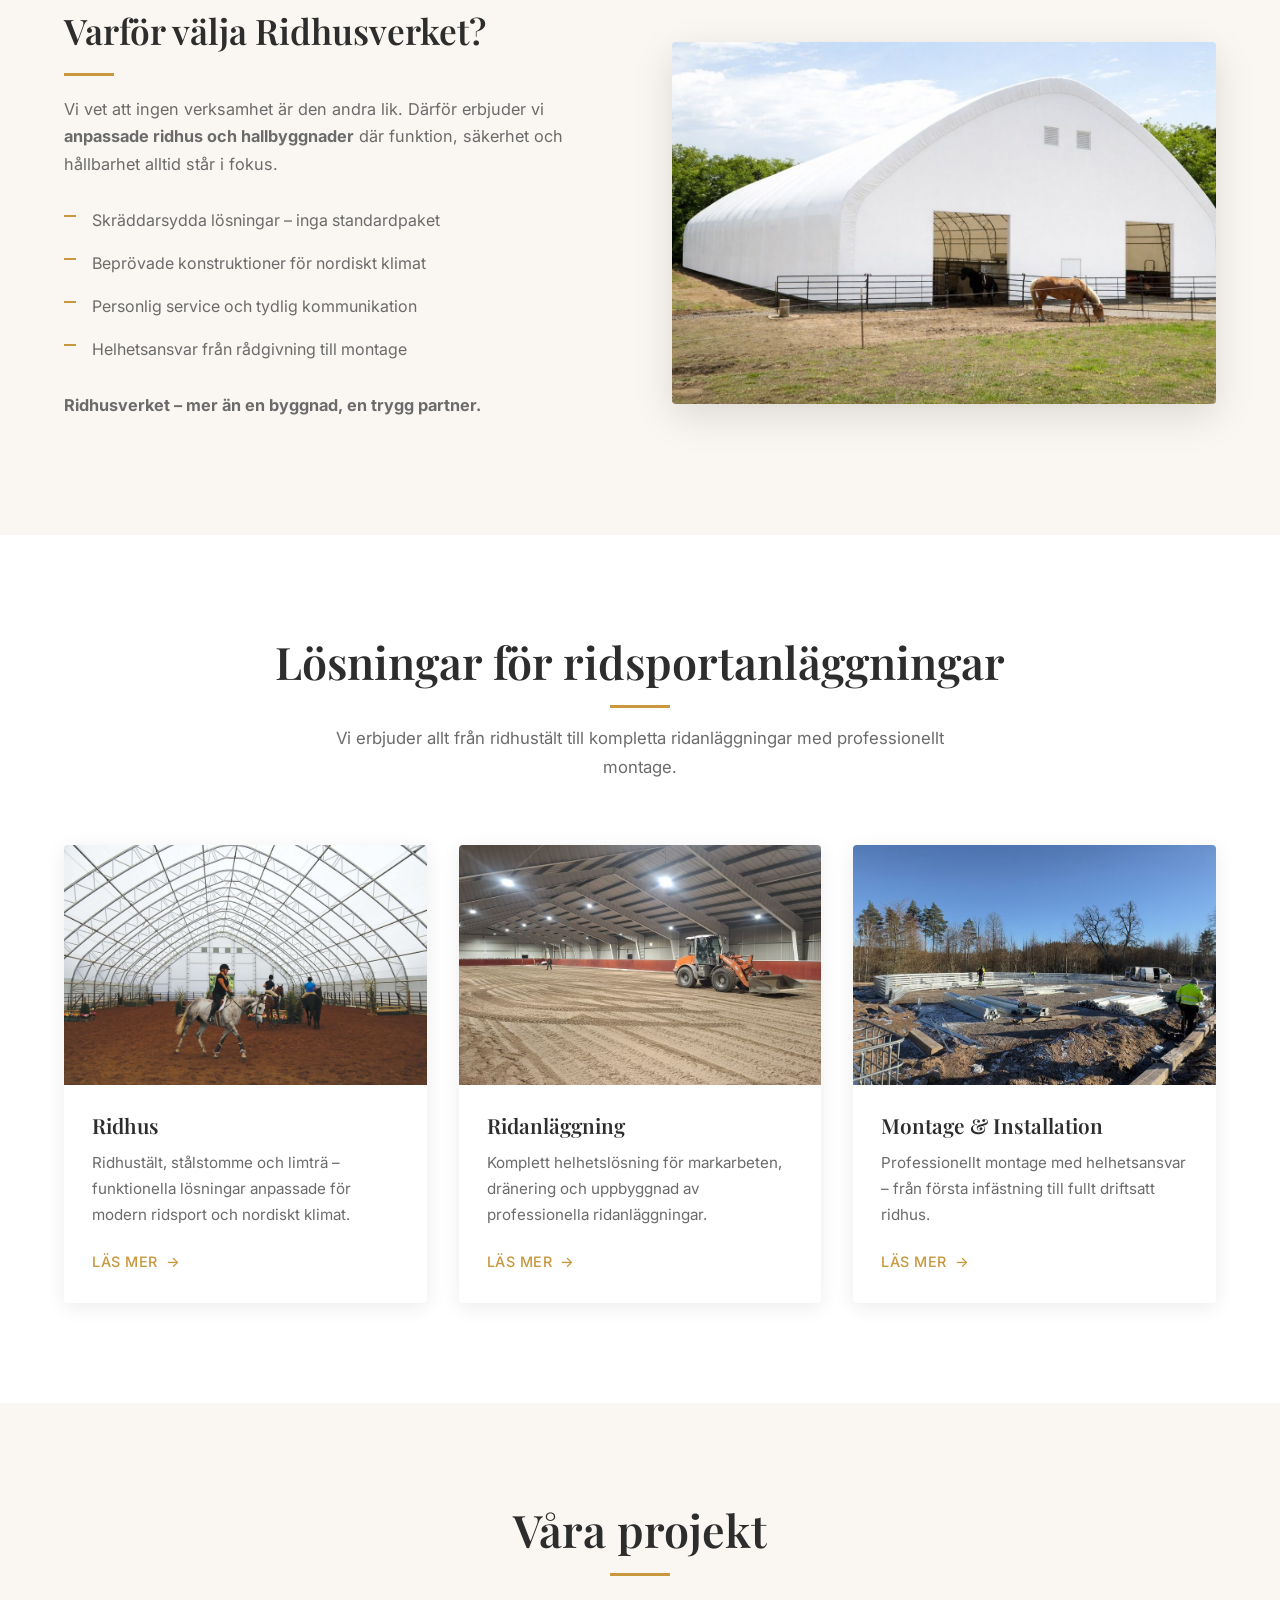
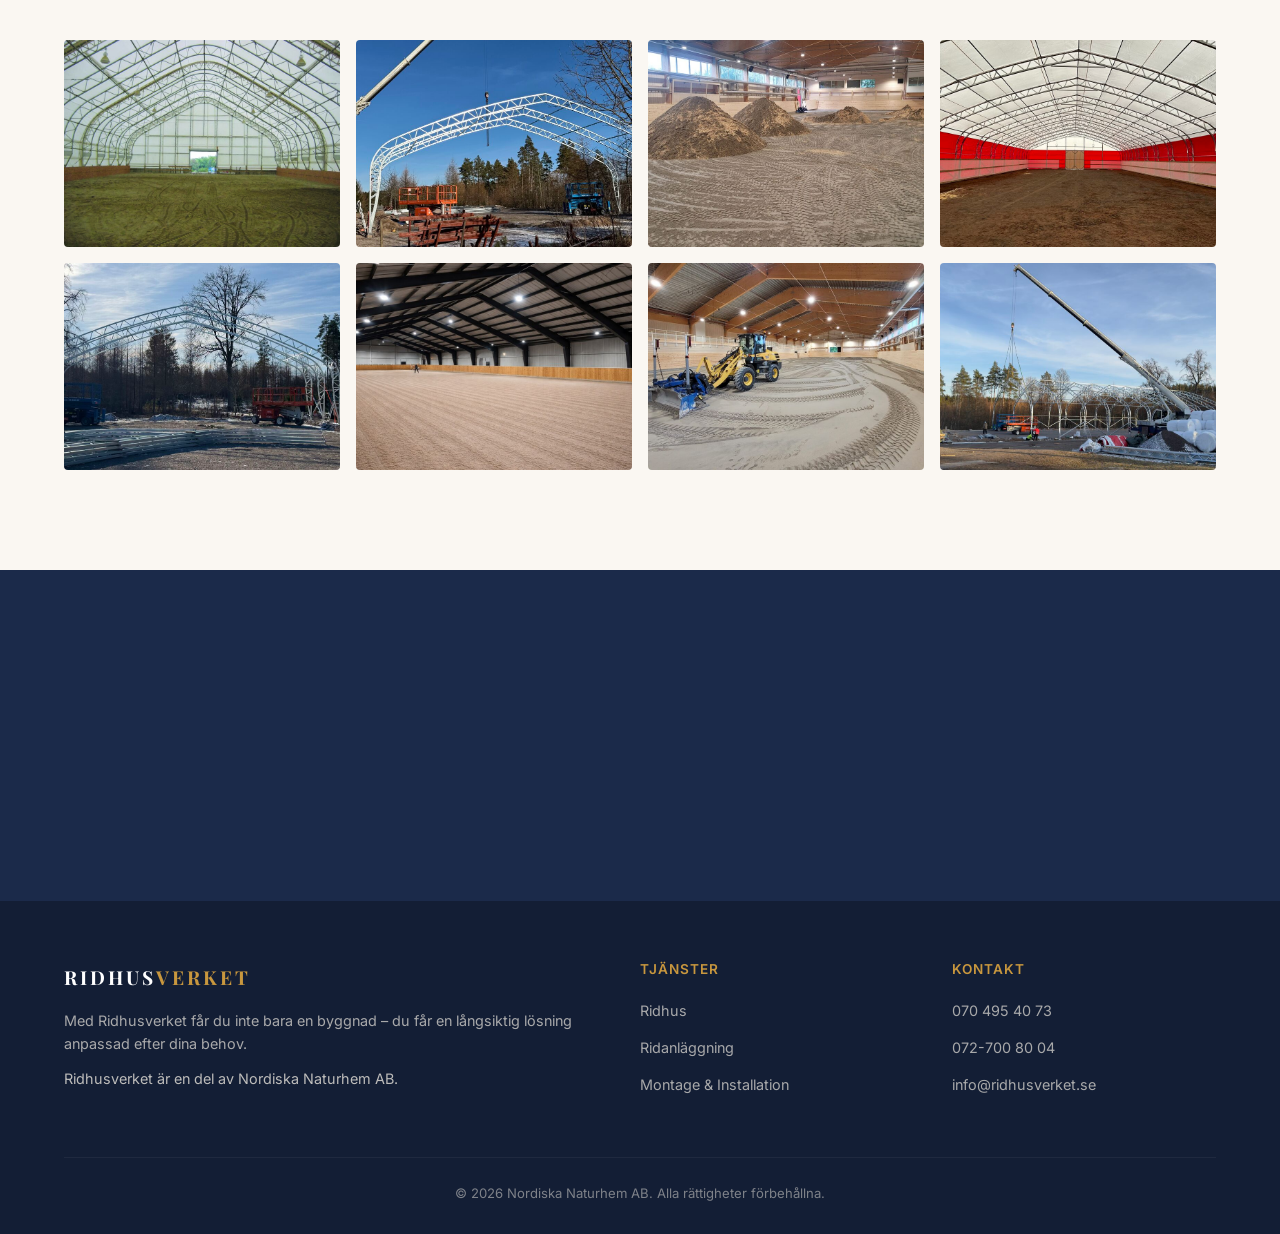
==== commit b5295f43: "Phone nr" ====
--- a/index.html
+++ b/index.html
@@ -187,7 +187,7 @@
           <h4>Kontakt</h4>
           <ul>
             <li><a href="tel:+46704954073">070 495 40 73</a></li>
-            <li><a href="tel:+46720700804">0720 700 80 04</a></li>
+            <li><a href="tel:+46727008004">072-700 80 04</a></li>
             <li><a href="mailto:info@ridhusverket.se">info@ridhusverket.se</a></li>
           </ul>
         </div>
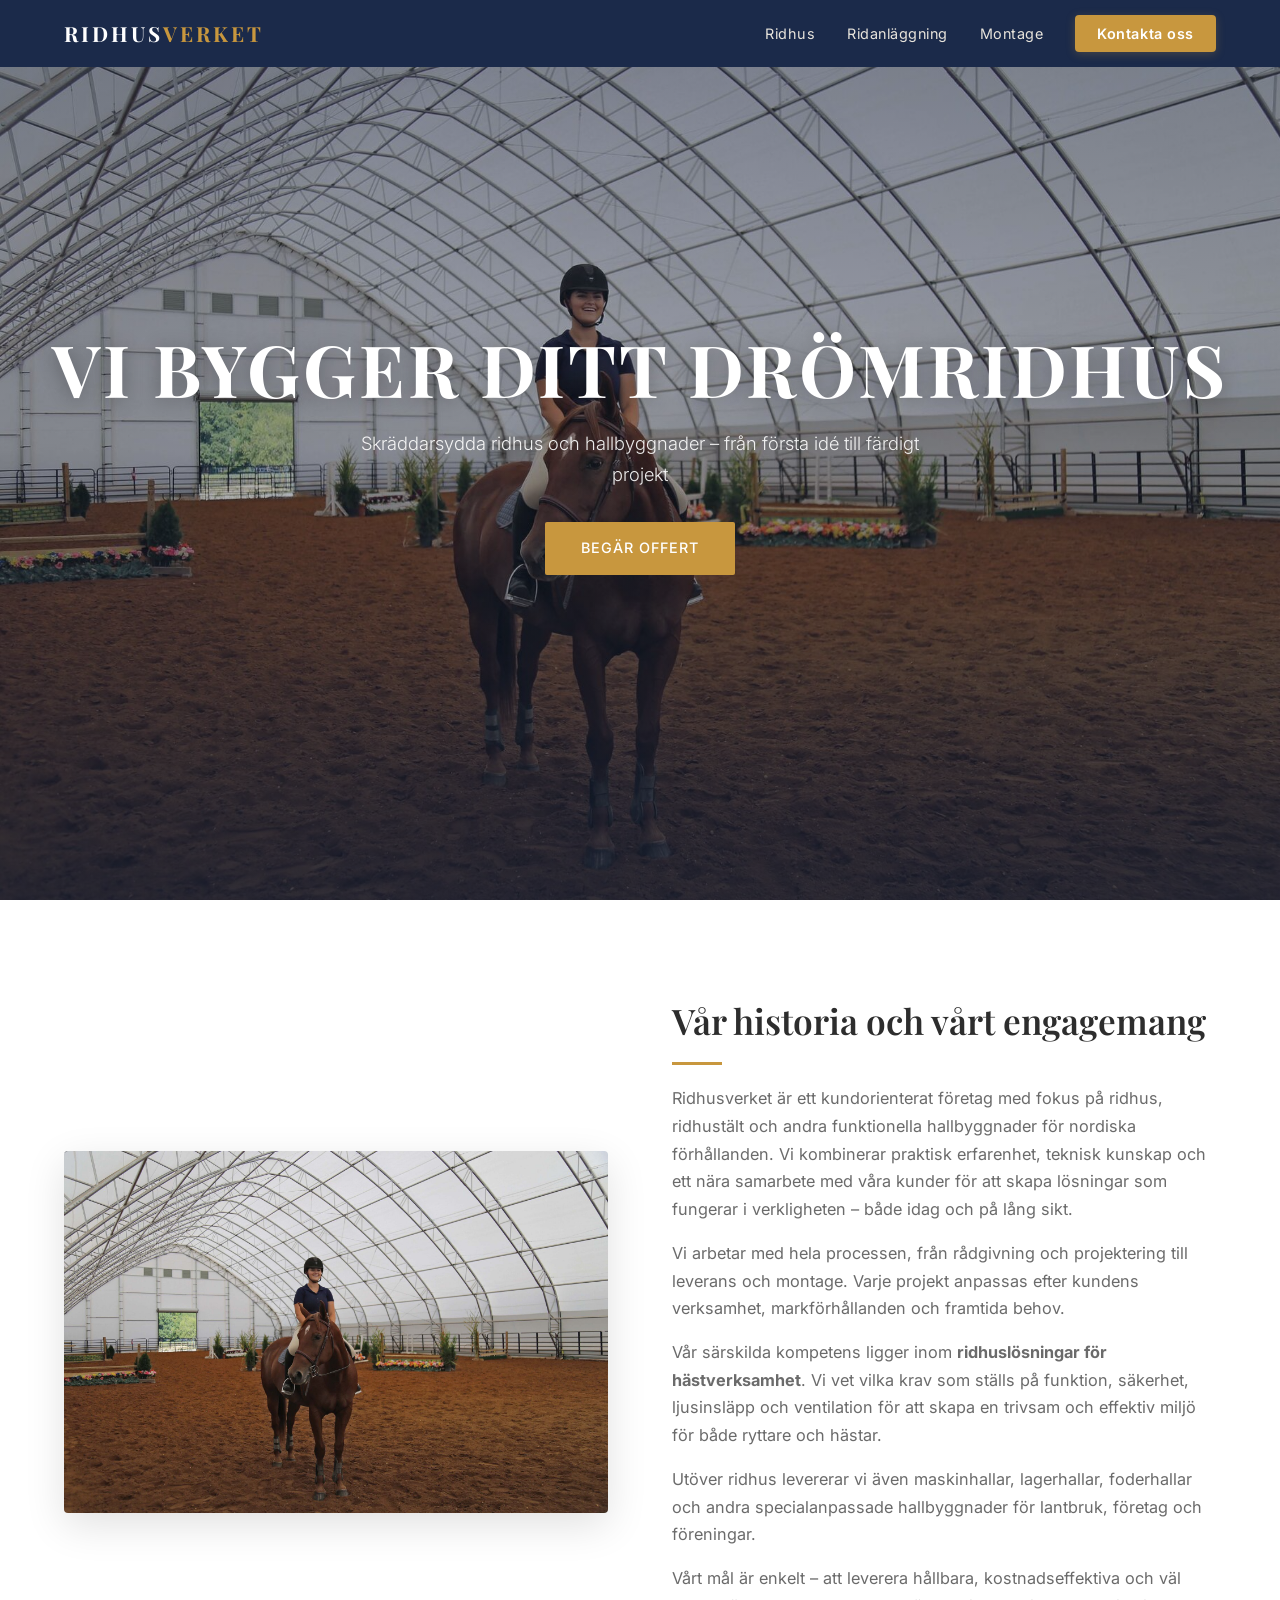
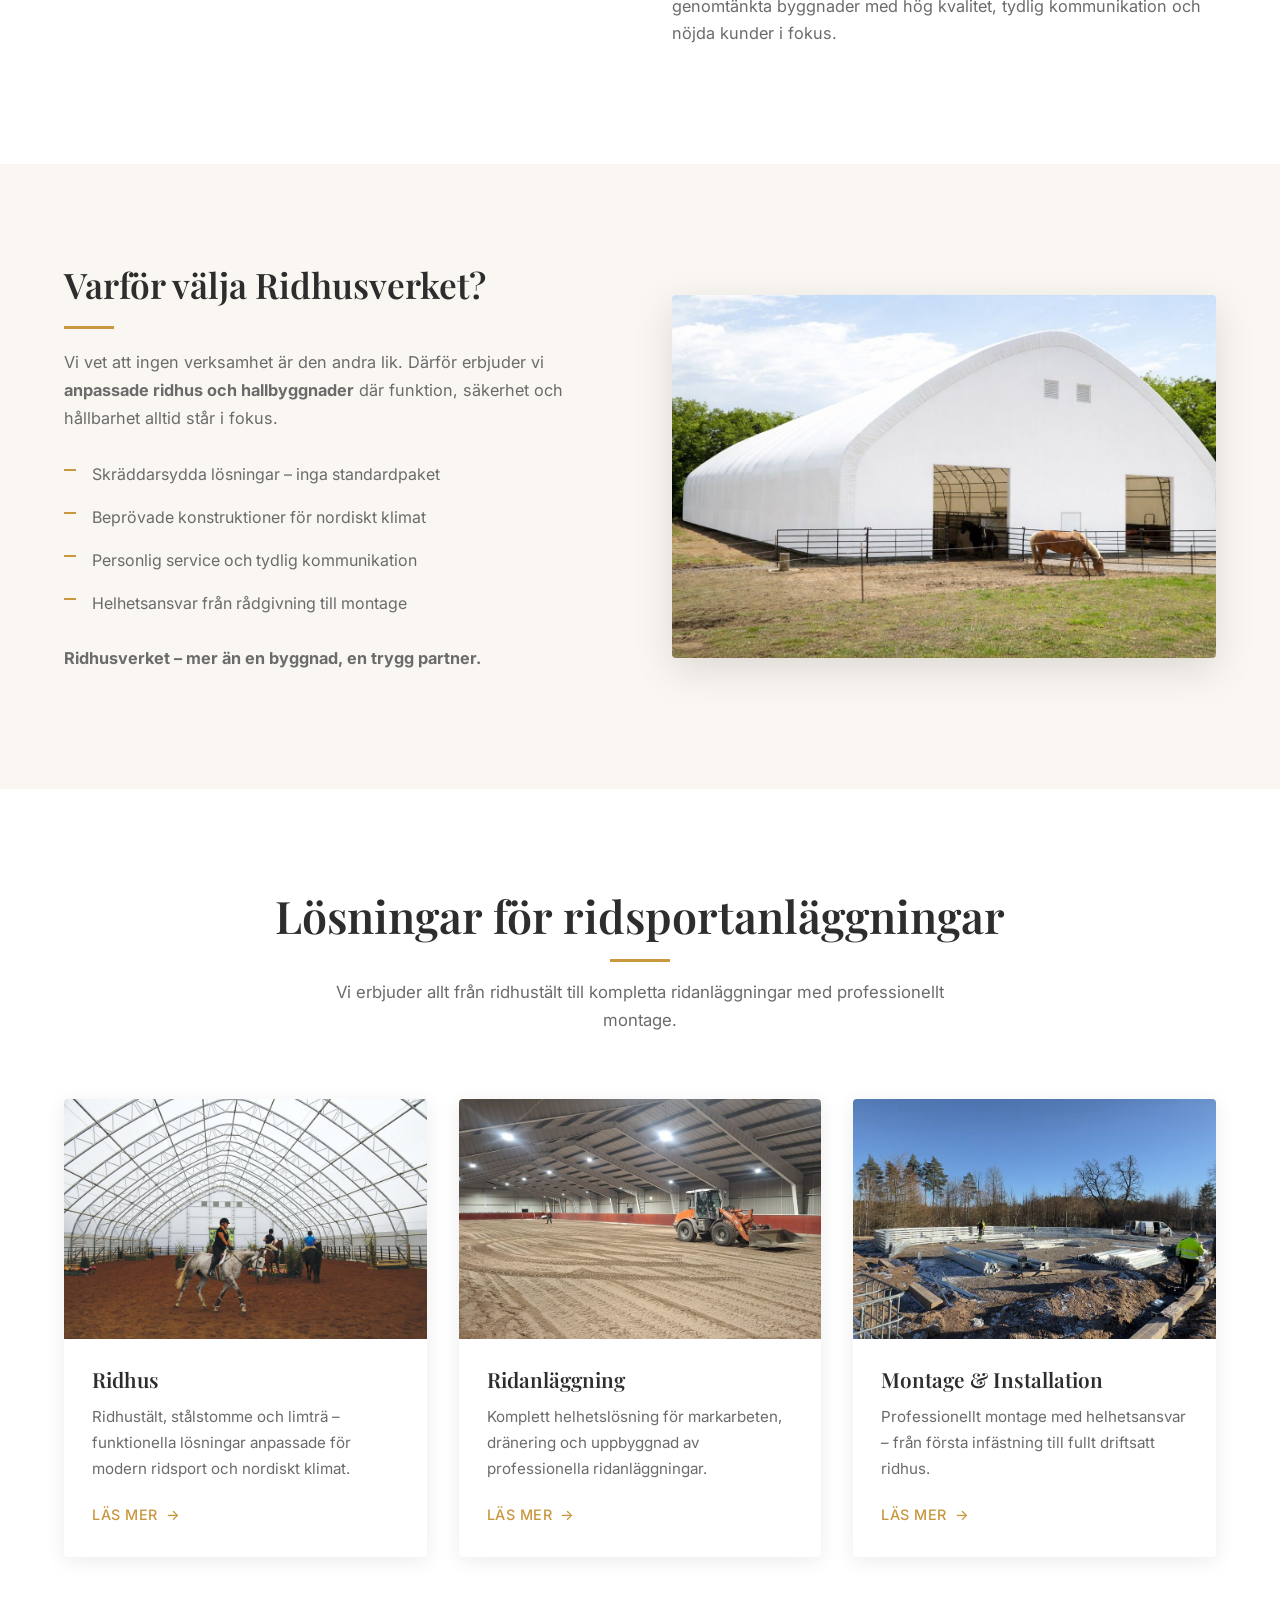
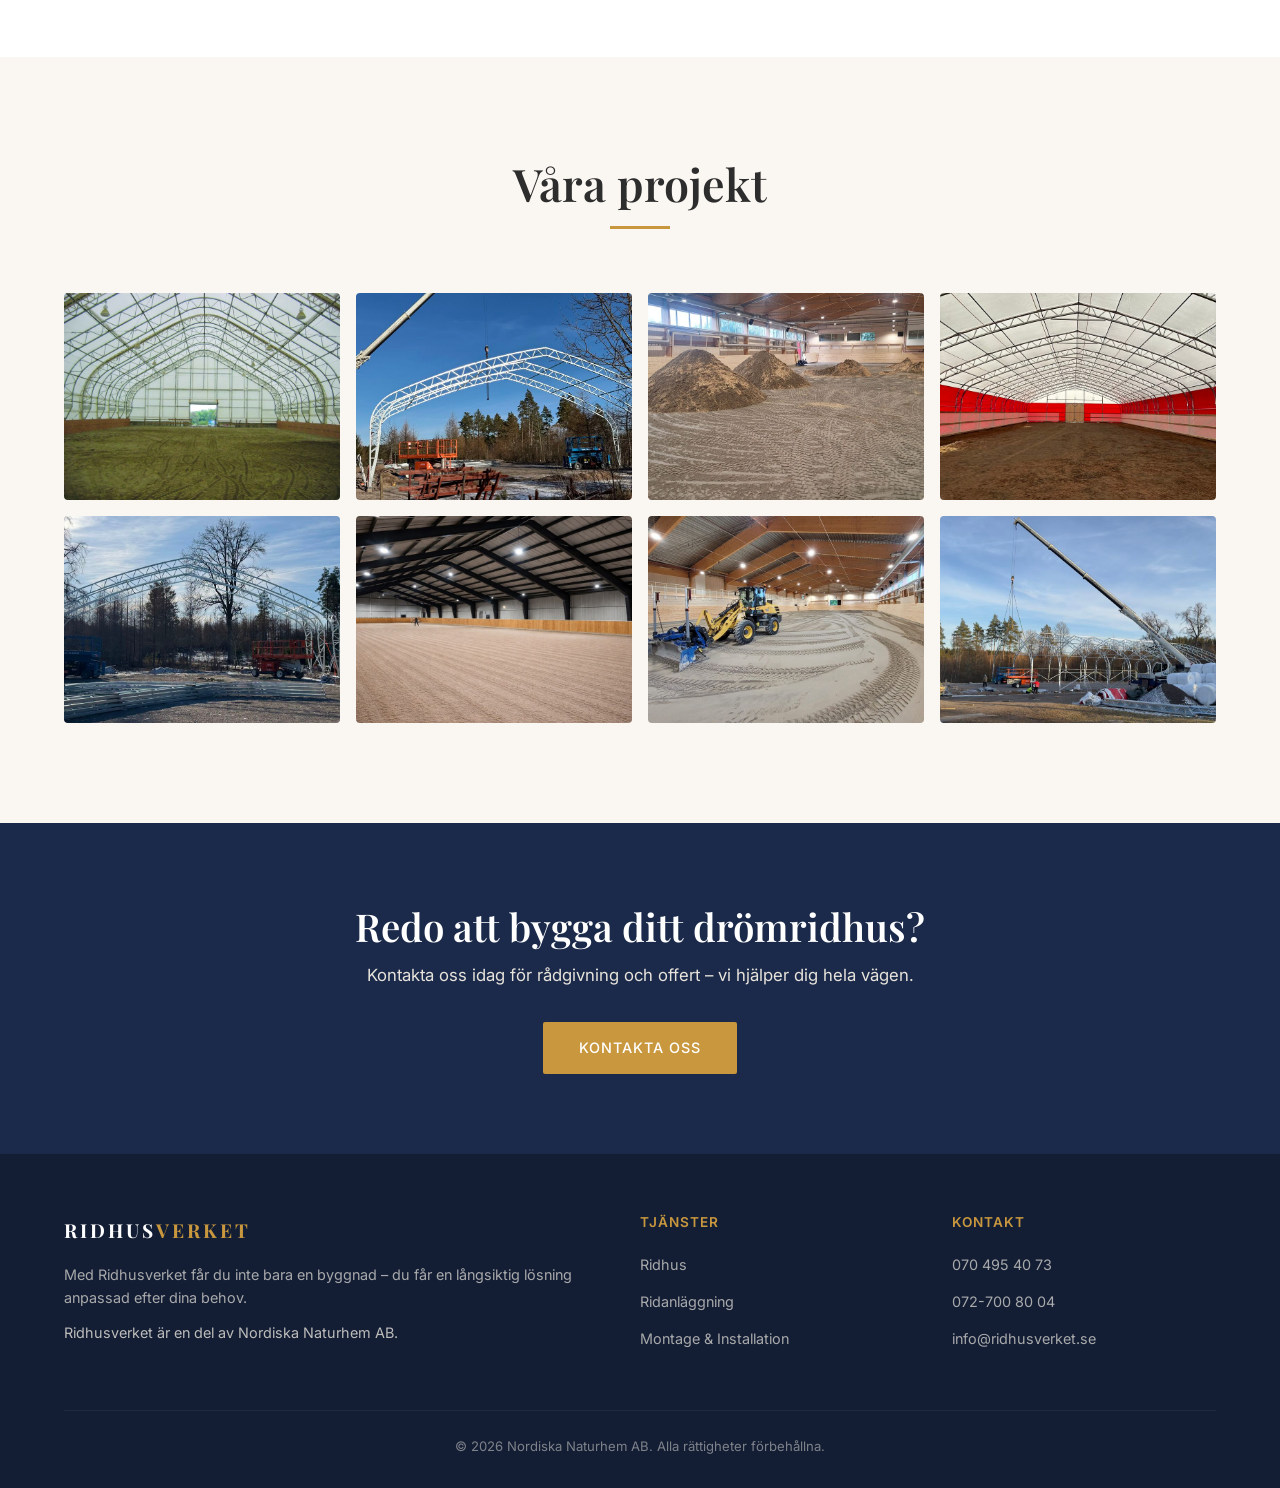
==== commit 1efda944: "Uppdatera ridhus-, ridanlaggning- och om-oss-texter enligt 2026-versionen" ====
--- a/index.html
+++ b/index.html
@@ -63,9 +63,11 @@
         <div class="split-text">
           <h2 data-cms-heading>Vår historia och vårt engagemang</h2>
           <div class="accent-line"></div>
-          <p>Ridhusverket är ett innovativt och kundorienterat företag med fokus på funktionella och hållbara hallbyggnader. Vi arbetar nära våra kunder och skapar <strong>skräddarsydda lösningar</strong> med en personlig och engagerad arbetsprocess – från första kontakt till färdigt projekt.</p>
-          <p>Vi har särskild kompetens inom <strong>ridhustält och ridhuslösningar för hästverksamhet</strong>, utvecklade för att skapa en trygg, effektiv och komfortabel miljö för både ryttare och hästar.</p>
-          <p>Utöver ridhus levererar och installerar vi även maskinhallar för jordbruksmaskiner, lagerhallar för foder samt andra specialanpassade hallösningar.</p>
+          <p>Ridhusverket är ett kundorienterat företag med fokus på ridhus, ridhustält och andra funktionella hallbyggnader för nordiska förhållanden. Vi kombinerar praktisk erfarenhet, teknisk kunskap och ett nära samarbete med våra kunder för att skapa lösningar som fungerar i verkligheten – både idag och på lång sikt.</p>
+          <p>Vi arbetar med hela processen, från rådgivning och projektering till leverans och montage. Varje projekt anpassas efter kundens verksamhet, markförhållanden och framtida behov.</p>
+          <p>Vår särskilda kompetens ligger inom <strong>ridhuslösningar för hästverksamhet</strong>. Vi vet vilka krav som ställs på funktion, säkerhet, ljusinsläpp och ventilation för att skapa en trivsam och effektiv miljö för både ryttare och hästar.</p>
+          <p>Utöver ridhus levererar vi även maskinhallar, lagerhallar, foderhallar och andra specialanpassade hallbyggnader för lantbruk, företag och föreningar.</p>
+          <p>Vårt mål är enkelt – att leverera hållbara, kostnadseffektiva och väl genomtänkta byggnader med hög kvalitet, tydlig kommunikation och nöjda kunder i fokus.</p>
         </div>
       </div>
     </div>
